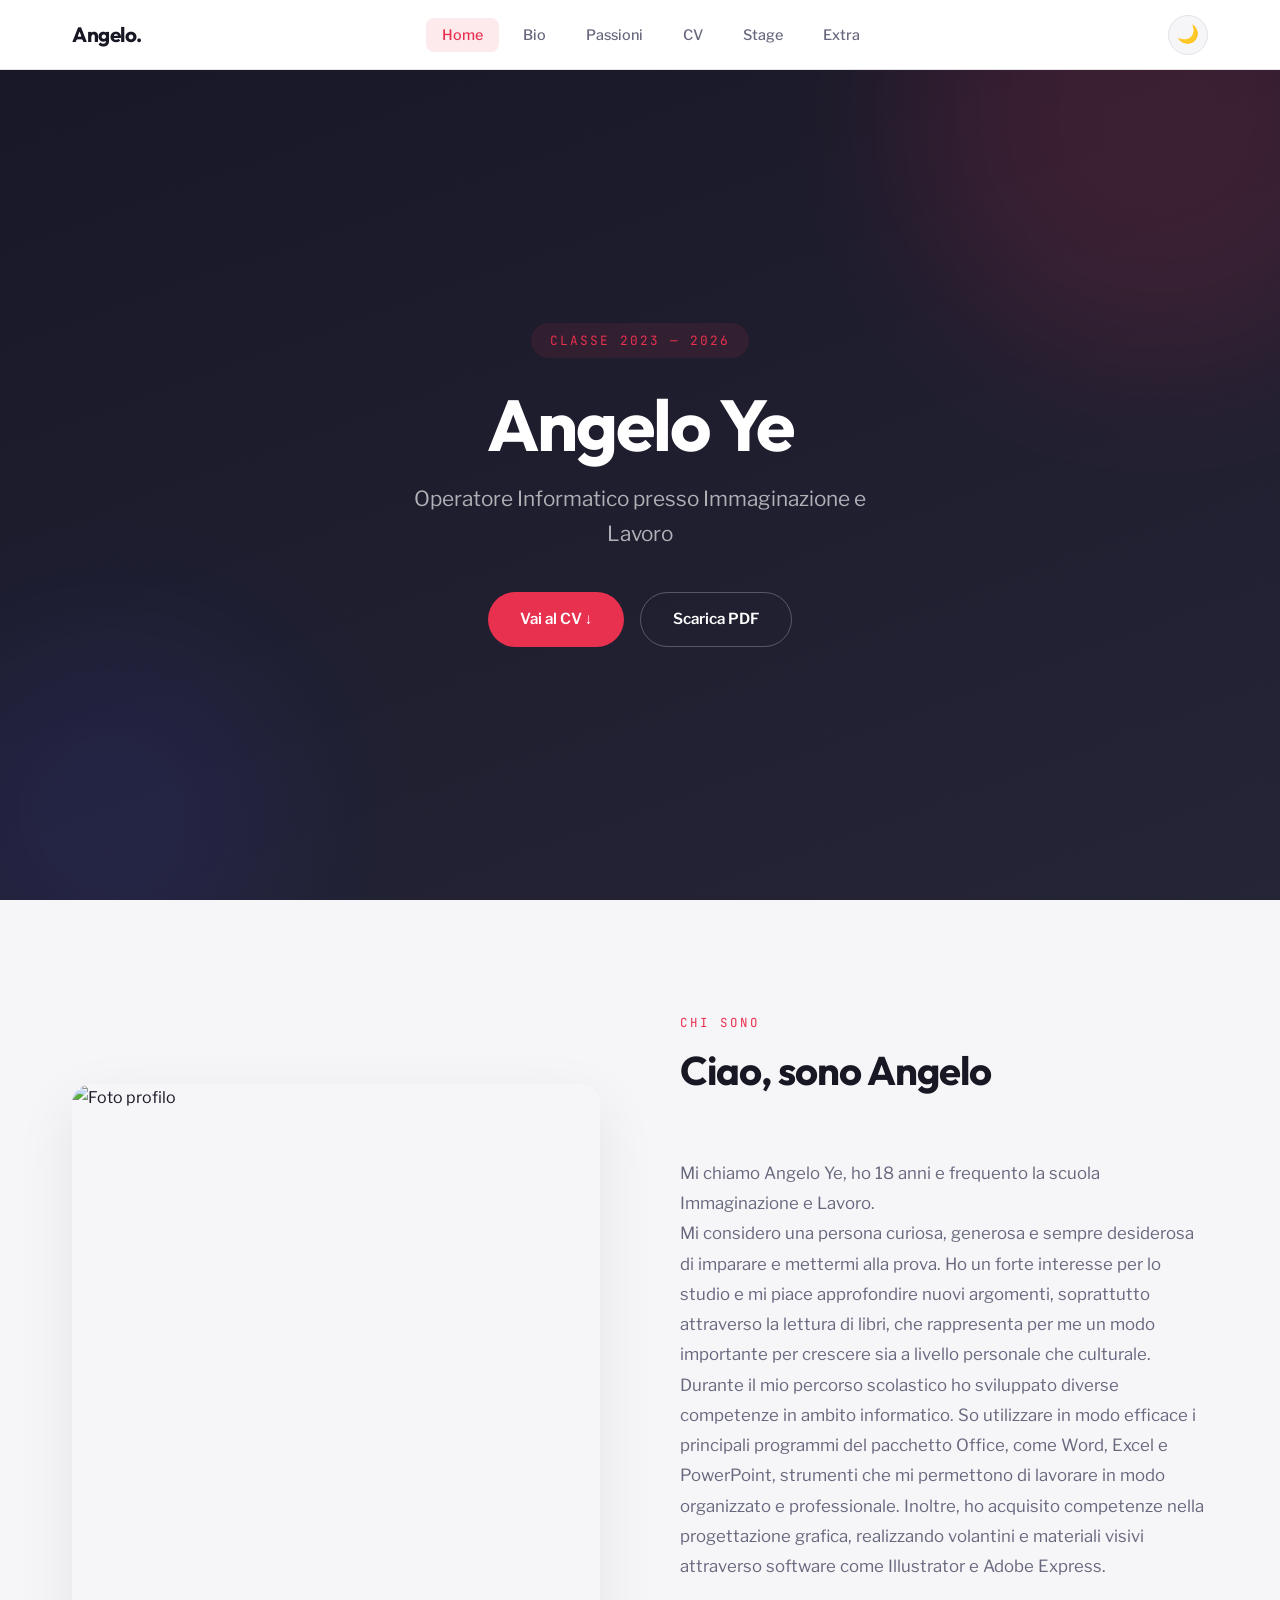
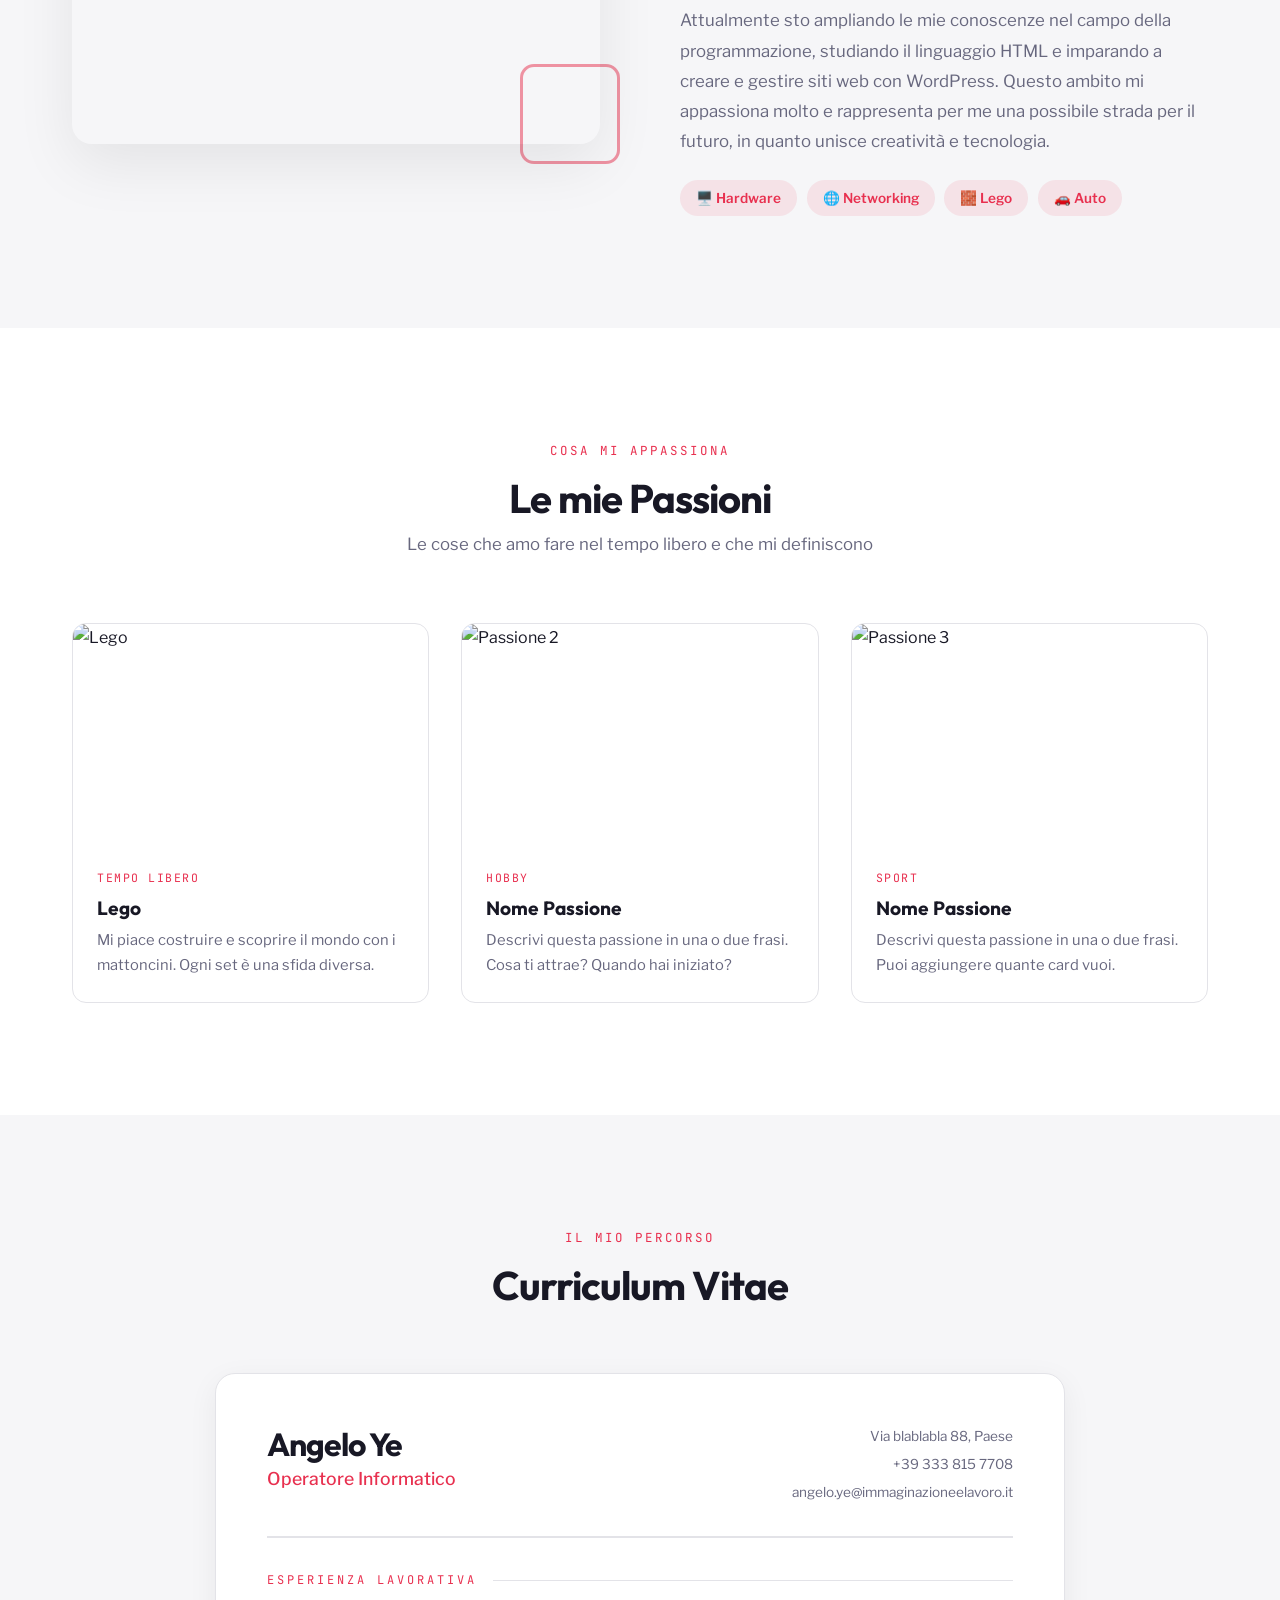
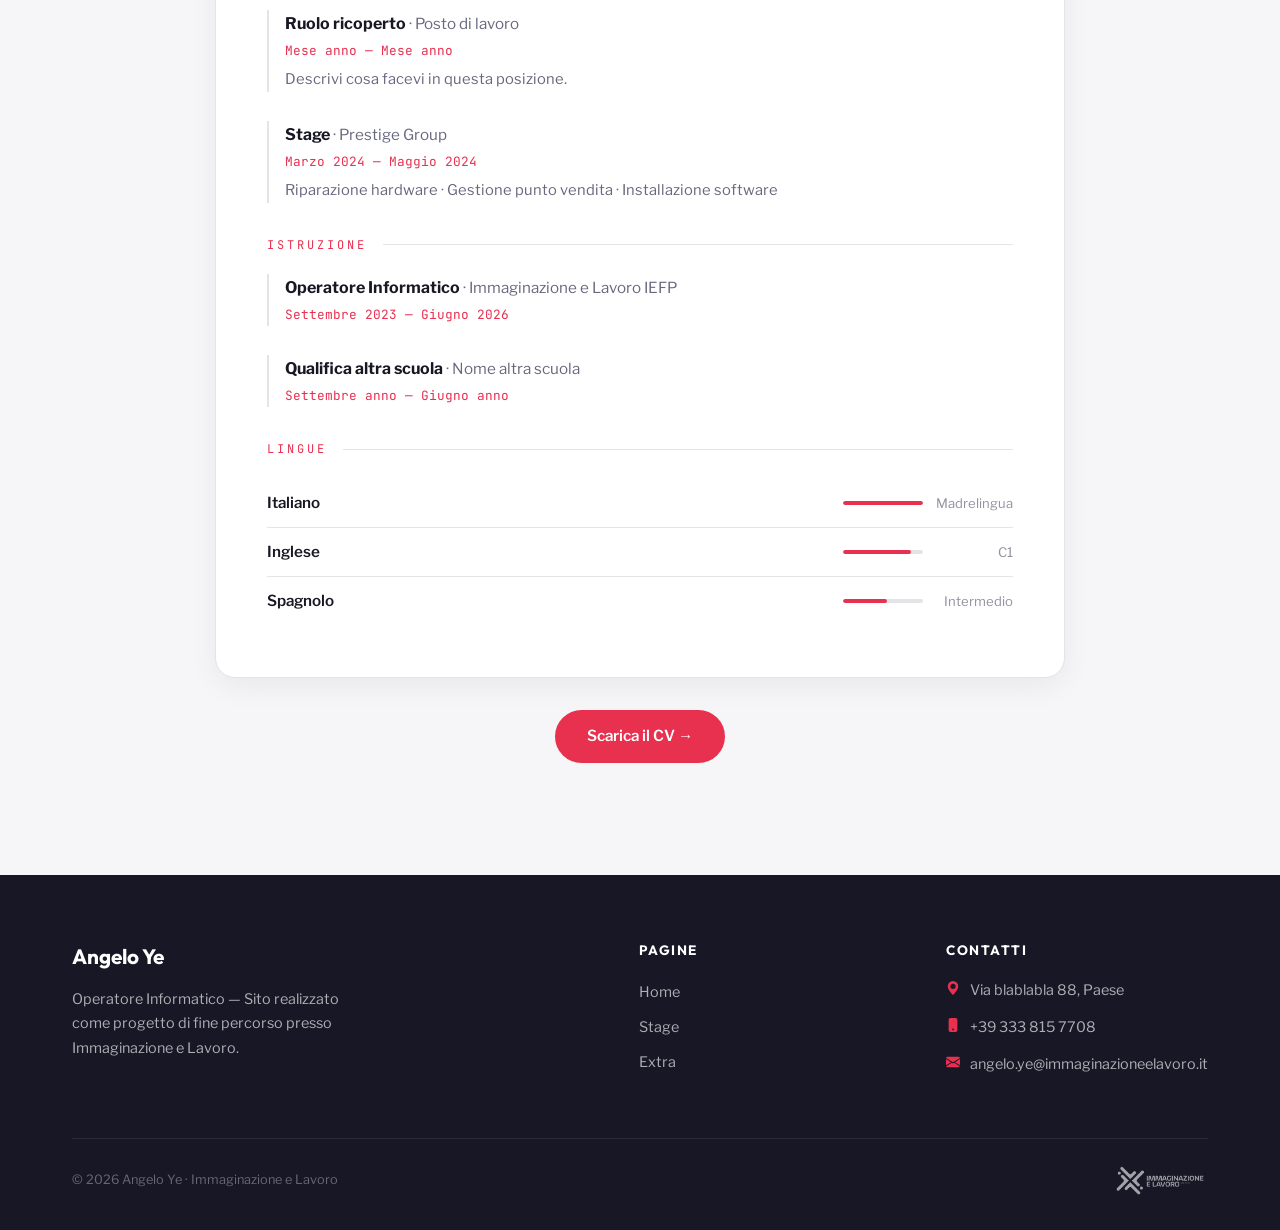
==== index.html @ 055117ce "Initial commit" ====
<!DOCTYPE html>
<html lang="it" data-theme="default">
<!--
    PERSONALIZZAZIONE RAPIDA:
    
    1. TEMA: cambia data-theme="default" qui sopra con:
       ocean, sunset, forest, lavender, mono
    
    2. DARK MODE: il bottone 🌙 in alto a destra
    
    3. FONT: cambia i link Google Fonts qui sotto
    
    4. CONTENUTI: cerca i commenti "MODIFICA" nel codice
-->
<head>
    <meta charset="UTF-8">
    <meta name="viewport" content="width=device-width, initial-scale=1.0">
    <title>Angelo Ye — Portfolio</title>

    <!-- MODIFICA: Cambia i font qui se vuoi -->
    <link rel="preconnect" href="https://fonts.googleapis.com">
    <link rel="preconnect" href="https://fonts.gstatic.com" crossorigin>
    <link href="https://fonts.googleapis.com/css2?family=Outfit:wght@400;500;600;700&family=Libre+Franklin:wght@400;500;600;700&family=JetBrains+Mono:wght@400;500&display=swap" rel="stylesheet">

    <link rel="stylesheet" href="./style.css">
</head>
<body>

    <!-- ====== NAVBAR ====== -->
    <nav class="site-nav">
        <div class="nav-inner">
            <!-- MODIFICA: il tuo nome -->
            <a href="#" class="nav-brand">Angelo.</a>

            <button class="nav-burger" id="navBurger" aria-label="Apri menu">
                <span></span><span></span><span></span>
            </button>

            <ul class="nav-links" id="navLinks">
                <li><a href="#" class="active">Home</a></li>
                <li><a href="#bio">Bio</a></li>
                <li><a href="#passioni">Passioni</a></li>
                <li><a href="#cv">CV</a></li>
                <li><a href="./stage.html">Stage</a></li>
                <li><a href="./extra.html">Extra</a></li>
            </ul>

            <button class="theme-toggle" id="themeToggle" aria-label="Cambia tema">🌙</button>
        </div>
    </nav>

    <!-- ====== HERO ====== -->
    <section class="hero">
        <div class="hero-pattern"></div>
        <div class="hero-blob hero-blob-1"></div>
        <div class="hero-blob hero-blob-2"></div>

        <div class="hero-content">
            <!-- MODIFICA: il tuo badge, nome e descrizione -->
            <span class="hero-label reveal">Classe 2023 — 2026</span>
            <h1 class="reveal reveal-delay-1">Angelo Ye</h1>
            <p class="hero-sub reveal reveal-delay-2">Operatore Informatico presso Immaginazione e Lavoro</p>
            <div class="hero-cta reveal reveal-delay-3">
                <a href="#cv" class="btn-primary-custom">Vai al CV ↓</a>
                <a href="./cv (1) (1).pdf" target="_blank" class="btn-outline-custom">Scarica PDF</a>
            </div>
        </div>
    </section>

    <!-- ====== BIO ====== -->
    <section class="section" id="bio">
        <div class="section-container">
            <div class="bio-grid">
                <div class="bio-image reveal-left">
                    <div class="bio-image-frame">
                        <!-- MODIFICA: sostituisci con la tua foto (./img/foto.jpg) -->
                        <img src="https://placehold.co/500x625/1a1a2e/e94560?text=La+tua+foto" alt="Foto profilo">
                    </div>
                </div>
                <div class="bio-text-area reveal-right">
                    <div class="section-header">
                        <span class="section-label">Chi sono</span>
                        <h2 class="section-title">Ciao, sono Angelo</h2>
                    </div>
                    <!-- MODIFICA: scrivi la tua bio -->
                    <p>
                        Mi chiamo Angelo Ye, ho 18 anni e frequento la scuola Immaginazione e Lavoro. <br>
Mi considero una persona curiosa, generosa e sempre desiderosa di imparare e mettermi alla prova. Ho un forte interesse per lo studio e mi piace approfondire nuovi argomenti, soprattutto attraverso la lettura di libri, che rappresenta per me un modo importante per crescere sia a livello personale che culturale.
                       <br> Durante il mio percorso scolastico ho sviluppato diverse competenze in ambito informatico. So utilizzare in modo efficace i principali programmi del pacchetto Office, come Word, Excel e PowerPoint, strumenti che mi permettono di lavorare in modo organizzato e professionale. Inoltre, ho acquisito competenze nella progettazione grafica, realizzando volantini e materiali visivi attraverso software come Illustrator e Adobe Express.
                    </p>
                    <p>
                        Attualmente sto ampliando le mie conoscenze nel campo della programmazione, studiando il linguaggio HTML e imparando a creare e gestire siti web con WordPress. Questo ambito mi appassiona molto e rappresenta per me una possibile strada per il futuro, in quanto unisce creatività e tecnologia.

                    </p>
                    <!-- MODIFICA: le tue "etichette" -->
                    <div class="bio-pills">
                        <span class="bio-pill">🖥️ Hardware</span>
                        <span class="bio-pill">🌐 Networking</span>
                        <span class="bio-pill">🧱 Lego</span>
                        <span class="bio-pill">🚗 Auto</span>
                    </div>
                </div>
            </div>
        </div>
    </section>

    <!-- ====== PASSIONI ====== -->
    <section class="section section-alt" id="passioni">
        <div class="section-container">
            <div class="section-header center reveal">
                <span class="section-label">Cosa mi appassiona</span>
                <h2 class="section-title">Le mie Passioni</h2>
                <p class="section-desc">Le cose che amo fare nel tempo libero e che mi definiscono</p>
            </div>

            <div class="passions-grid">

                <!-- MODIFICA: Card 1 — cambia immagine, categoria, titolo e testo -->
                <div class="passion-card reveal reveal-delay-1">
                    <div class="passion-card-img">
                        <img src="./img/5006921.png" alt="Lego">
                    </div>
                    <div class="passion-card-body">
                        <span class="passion-card-tag">Tempo libero</span>
                        <h3>Lego</h3>
                        <p>Mi piace costruire e scoprire il mondo con i mattoncini. Ogni set è una sfida diversa.</p>
                    </div>
                </div>

                <!-- MODIFICA: Card 2 -->
                <div class="passion-card reveal reveal-delay-2">
                    <div class="passion-card-img">
                        <img src="./img/1.png" alt="Passione 2">
                    </div>
                    <div class="passion-card-body">
                        <span class="passion-card-tag">Hobby</span>
                        <h3>Nome Passione</h3>
                        <p>Descrivi questa passione in una o due frasi. Cosa ti attrae? Quando hai iniziato?</p>
                    </div>
                </div>

                <!-- MODIFICA: Card 3 -->
                <div class="passion-card reveal reveal-delay-3">
                    <div class="passion-card-img">
                        <img src="./img/5006921.png" alt="Passione 3">
                    </div>
                    <div class="passion-card-body">
                        <span class="passion-card-tag">Sport</span>
                        <h3>Nome Passione</h3>
                        <p>Descrivi questa passione in una o due frasi. Puoi aggiungere quante card vuoi.</p>
                    </div>
                </div>

            </div>
        </div>
    </section>

    <!-- ====== CV ====== -->
    <section class="section" id="cv">
        <div class="section-container">
            <div class="section-header center reveal">
                <span class="section-label">Il mio percorso</span>
                <h2 class="section-title">Curriculum Vitae</h2>
            </div>

            <div class="cv-paper reveal">
                <!-- MODIFICA: intestazione CV -->
                <div class="cv-header">
                    <div>
                        <h2 class="cv-name">Angelo Ye</h2>
                        <p class="cv-role">Operatore Informatico</p>
                    </div>
                    <div class="cv-contact-mini">
                        <span>Via blablabla 88, Paese</span>
                        <span>+39 333 815 7708</span>
                        <span>angelo.ye@immaginazioneelavoro.it</span>
                    </div>
                </div>

                <!-- Esperienza -->
                <div class="cv-section-title">Esperienza Lavorativa</div>

                <!-- MODIFICA: aggiungi le tue esperienze -->
                <div class="cv-entry">
                    <span class="cv-entry-title">Ruolo ricoperto</span>
                    <span class="cv-entry-place"> · Posto di lavoro</span>
                    <span class="cv-entry-date">Mese anno — Mese anno</span>
                    <p class="cv-entry-desc">Descrivi cosa facevi in questa posizione.</p>
                </div>

                <div class="cv-entry">
                    <span class="cv-entry-title">Stage</span>
                    <span class="cv-entry-place"> · Prestige Group</span>
                    <span class="cv-entry-date">Marzo 2024 — Maggio 2024</span>
                    <p class="cv-entry-desc">Riparazione hardware · Gestione punto vendita · Installazione software</p>
                </div>

                <!-- Istruzione -->
                <div class="cv-section-title">Istruzione</div>

                <div class="cv-entry">
                    <span class="cv-entry-title">Operatore Informatico</span>
                    <span class="cv-entry-place"> · Immaginazione e Lavoro IEFP</span>
                    <span class="cv-entry-date">Settembre 2023 — Giugno 2026</span>
                </div>

                <div class="cv-entry">
                    <span class="cv-entry-title">Qualifica altra scuola</span>
                    <span class="cv-entry-place"> · Nome altra scuola</span>
                    <span class="cv-entry-date">Settembre anno — Giugno anno</span>
                </div>

                <!-- Lingue -->
                <div class="cv-section-title">Lingue</div>

                <!-- MODIFICA: le tue lingue e livelli (width della barra: 100% = nativo, 80% = avanzato, 60% = intermedio, 40% = base) -->
                <div class="cv-lang">
                    <span class="cv-lang-name">Italiano</span>
                    <div class="cv-lang-level">
                        <div class="cv-lang-bar"><div class="cv-lang-bar-fill" style="width: 100%"></div></div>
                        <span class="cv-lang-label">Madrelingua</span>
                    </div>
                </div>
                <div class="cv-lang">
                    <span class="cv-lang-name">Inglese</span>
                    <div class="cv-lang-level">
                        <div class="cv-lang-bar"><div class="cv-lang-bar-fill" style="width: 85%"></div></div>
                        <span class="cv-lang-label">C1</span>
                    </div>
                </div>
                <div class="cv-lang">
                    <span class="cv-lang-name">Spagnolo</span>
                    <div class="cv-lang-level">
                        <div class="cv-lang-bar"><div class="cv-lang-bar-fill" style="width: 55%"></div></div>
                        <span class="cv-lang-label">Intermedio</span>
                    </div>
                </div>
            </div>

            <div style="text-align: center; margin-top: 2rem;" class="reveal">
                <a href="./doc/Cv.pdf" target="_blank" class="btn-primary-custom">Scarica il CV →</a>
            </div>
        </div>
    </section>

    <!-- ====== FOOTER ====== -->
    <footer class="site-footer">
        <div class="section-container">
            <div class="footer-grid">
                <div>
                    <!-- MODIFICA: il tuo nome e descrizione -->
                    <p class="footer-brand">Angelo Ye</p>
                    <p class="footer-desc">
                        Operatore Informatico — Sito realizzato come progetto di fine percorso 
                        presso Immaginazione e Lavoro.
                    </p>
                </div>
                <div>
                    <p class="footer-heading">Pagine</p>
                    <ul class="footer-links">
                        <li><a href="#">Home</a></li>
                        <li><a href="./pages/stage.html">Stage</a></li>
                        <li><a href="./pages/extra.html">Extra</a></li>
                    </ul>
                </div>
                <div>
                    <p class="footer-heading">Contatti</p>
                    <!-- MODIFICA: i tuoi contatti -->
                    <div class="footer-contact-item">
                        <svg xmlns="http://www.w3.org/2000/svg" width="14" height="14" fill="currentColor" viewBox="0 0 16 16"><path d="M8 16s6-5.686 6-10A6 6 0 0 0 2 6c0 4.314 6 10 6 10m0-7a3 3 0 1 1 0-6 3 3 0 0 1 0 6"/></svg>
                        <span>Via blablabla 88, Paese</span>
                    </div>
                    <div class="footer-contact-item">
                        <svg xmlns="http://www.w3.org/2000/svg" width="14" height="14" fill="currentColor" viewBox="0 0 16 16"><path d="M3 2a2 2 0 0 1 2-2h6a2 2 0 0 1 2 2v12a2 2 0 0 1-2 2H5a2 2 0 0 1-2-2zm6 11a1 1 0 1 0-2 0 1 1 0 0 0 2 0"/></svg>
                        <span>+39 333 815 7708</span>
                    </div>
                    <div class="footer-contact-item">
                        <svg xmlns="http://www.w3.org/2000/svg" width="14" height="14" fill="currentColor" viewBox="0 0 16 16"><path d="M.05 3.555A2 2 0 0 1 2 2h12a2 2 0 0 1 1.95 1.555L8 8.414zM0 4.697v7.104l5.803-3.558zM6.761 8.83l-6.57 4.027A2 2 0 0 0 2 14h12a2 2 0 0 0 1.808-1.144l-6.57-4.027L8 9.586zm3.436-.586L16 11.801V4.697z"/></svg>
                        <span>angelo.ye@immaginazioneelavoro.it</span>
                    </div>
                </div>
            </div>
            <div class="footer-bottom">
                <span class="footer-copy">© 2026 Angelo Ye · Immaginazione e Lavoro</span>
                <img src="./img/Immaginazione-e-lavoro_marchio-a-bandiera_negativo.webp" class="footer-logo" alt="Logo scuola">
            </div>
        </div>
    </footer>

    <script src="./script.js"></script>
</body>
</html>
---- style.css ----
/* ============================================================
   TEMPLATE SITO PERSONALE - QUARTA INFORMATICA
   ============================================================
   
   COME PERSONALIZZARE:
   
   1. SCEGLI UN TEMA
      Cambia data-theme="default" nel tag <html> di ogni pagina.
      Temi disponibili: default, ocean, sunset, forest, lavender, mono
   
   2. DARK MODE
      Il bottone in navbar attiva/disattiva la dark mode.
      Funziona automaticamente con tutti i temi.
   
   3. COLORI CUSTOM
      Se vuoi un colore tutto tuo, modifica le variabili in
      [data-theme="default"] qui sotto.
   
   4. FONT
      Cambia il link Google Fonts nell'HTML e aggiorna
      --font-display e --font-body qui sotto.
   
   5. ANIMAZIONI
      Ogni elemento con classe .reveal si anima allo scroll.
      Aggiungi .reveal-delay-1, .reveal-delay-2, ecc. per ritardi.
   
   ============================================================ */

/* === TEMI PRECONFIGURATI === */
/* Cambia data-theme="" nel tag <html> per switchare tema */

[data-theme="default"] {
    --hue: 240;
    --accent-h: 350;
    --accent-s: 80%;
    --accent-l: 55%;
}

[data-theme="ocean"] {
    --hue: 200;
    --accent-h: 175;
    --accent-s: 70%;
    --accent-l: 45%;
}

[data-theme="sunset"] {
    --hue: 25;
    --accent-h: 15;
    --accent-s: 85%;
    --accent-l: 55%;
}

[data-theme="forest"] {
    --hue: 150;
    --accent-h: 145;
    --accent-s: 55%;
    --accent-l: 40%;
}

[data-theme="lavender"] {
    --hue: 270;
    --accent-h: 280;
    --accent-s: 60%;
    --accent-l: 55%;
}

[data-theme="mono"] {
    --hue: 0;
    --accent-h: 0;
    --accent-s: 0%;
    --accent-l: 25%;
}

/* === SISTEMA COLORI (generato da variabili) === */
:root {
    /* Font */
    --font-display: 'Outfit', sans-serif;
    --font-body: 'Libre Franklin', sans-serif;
    --font-mono: 'JetBrains Mono', monospace;
    
    /* Sizing */
    --radius-sm: 8px;
    --radius-md: 14px;
    --radius-lg: 20px;
    --radius-full: 100px;
    
    /* Transitions */
    --ease-out: cubic-bezier(0.16, 1, 0.3, 1);
    --ease-spring: cubic-bezier(0.34, 1.56, 0.64, 1);
    --duration-fast: 0.2s;
    --duration-normal: 0.4s;
    --duration-slow: 0.7s;
    
    /* Navbar height */
    --nav-height: 70px;
}

/* Light mode (default) */
html:not([data-dark]) {
    --bg-primary: hsl(var(--hue), 15%, 97%);
    --bg-secondary: #ffffff;
    --bg-elevated: #ffffff;
    --bg-hero: hsl(var(--hue), 25%, 12%);
    --bg-hero-2: hsl(var(--hue), 20%, 18%);
    
    --text-primary: hsl(var(--hue), 20%, 12%);
    --text-secondary: hsl(var(--hue), 10%, 45%);
    --text-tertiary: hsl(var(--hue), 8%, 60%);
    --text-on-dark: #ffffff;
    --text-on-dark-muted: rgba(255,255,255,0.65);
    
    --border-light: hsl(var(--hue), 10%, 90%);
    --border-medium: hsl(var(--hue), 10%, 85%);
    
    --shadow-sm: 0 2px 8px rgba(0,0,0,0.04);
    --shadow-md: 0 8px 30px rgba(0,0,0,0.06);
    --shadow-lg: 0 20px 60px rgba(0,0,0,0.08);
    --shadow-accent: 0 8px 30px hsla(var(--accent-h), var(--accent-s), var(--accent-l), 0.25);
}

/* Dark mode */
html[data-dark] {
    --bg-primary: hsl(var(--hue), 15%, 8%);
    --bg-secondary: hsl(var(--hue), 12%, 12%);
    --bg-elevated: hsl(var(--hue), 12%, 15%);
    --bg-hero: hsl(var(--hue), 20%, 5%);
    --bg-hero-2: hsl(var(--hue), 15%, 10%);
    
    --text-primary: hsl(var(--hue), 10%, 92%);
    --text-secondary: hsl(var(--hue), 8%, 60%);
    --text-tertiary: hsl(var(--hue), 6%, 45%);
    --text-on-dark: #ffffff;
    --text-on-dark-muted: rgba(255,255,255,0.55);
    
    --border-light: hsl(var(--hue), 10%, 18%);
    --border-medium: hsl(var(--hue), 10%, 22%);
    
    --shadow-sm: 0 2px 8px rgba(0,0,0,0.2);
    --shadow-md: 0 8px 30px rgba(0,0,0,0.3);
    --shadow-lg: 0 20px 60px rgba(0,0,0,0.4);
    --shadow-accent: 0 8px 30px hsla(var(--accent-h), var(--accent-s), var(--accent-l), 0.2);
}

/* Accent color (uguale in light e dark) */
html {
    --accent: hsl(var(--accent-h), var(--accent-s), var(--accent-l));
    --accent-hover: hsl(var(--accent-h), var(--accent-s), calc(var(--accent-l) - 8%));
    --accent-soft: hsla(var(--accent-h), var(--accent-s), var(--accent-l), 0.1);
    --accent-medium: hsla(var(--accent-h), var(--accent-s), var(--accent-l), 0.2);
}

/* === RESET & BASE === */
*, *::before, *::after {
    margin: 0;
    padding: 0;
    box-sizing: border-box;
}

html {
    scroll-behavior: smooth;
}

body {
    font-family: var(--font-body);
    color: var(--text-primary);
    background-color: var(--bg-primary);
    line-height: 1.7;
    transition: background-color var(--duration-normal) var(--ease-out),
                color var(--duration-normal) var(--ease-out);
    -webkit-font-smoothing: antialiased;
}

h1, h2, h3, h4, h5, h6 {
    font-family: var(--font-display);
    font-weight: 700;
    color: var(--text-primary);
    line-height: 1.2;
}

a {
    color: var(--accent);
    text-decoration: none;
    transition: color var(--duration-fast);
}

a:hover {
    color: var(--accent-hover);
}

img {
    max-width: 100%;
    display: block;
}

/* === NAVBAR === */
.site-nav {
    position: fixed;
    top: 0;
    left: 0;
    right: 0;
    height: var(--nav-height);
    background: var(--bg-secondary);
    border-bottom: 1px solid var(--border-light);
    z-index: 1000;
    display: flex;
    align-items: center;
    transition: background var(--duration-normal) var(--ease-out),
                border-color var(--duration-normal) var(--ease-out),
                box-shadow var(--duration-normal) var(--ease-out);
}

.site-nav.scrolled {
    box-shadow: var(--shadow-sm);
}

.nav-inner {
    width: 100%;
    max-width: 1200px;
    margin: 0 auto;
    padding: 0 2rem;
    display: flex;
    align-items: center;
    justify-content: space-between;
}

.nav-brand {
    font-family: var(--font-display);
    font-weight: 700;
    font-size: 1.3rem;
    color: var(--text-primary);
    text-decoration: none;
    letter-spacing: -0.5px;
}

.nav-links {
    display: flex;
    align-items: center;
    gap: 0.5rem;
    list-style: none;
}

.nav-links a {
    font-family: var(--font-body);
    font-weight: 500;
    font-size: 0.9rem;
    color: var(--text-secondary);
    padding: 0.5rem 1rem;
    border-radius: var(--radius-sm);
    text-decoration: none;
    transition: all var(--duration-fast);
}

.nav-links a:hover,
.nav-links a.active {
    color: var(--accent);
    background: var(--accent-soft);
}

/* Dark mode toggle */
.theme-toggle {
    width: 40px;
    height: 40px;
    border-radius: 50%;
    border: 1px solid var(--border-light);
    background: var(--bg-primary);
    cursor: pointer;
    display: flex;
    align-items: center;
    justify-content: center;
    font-size: 1.1rem;
    transition: all var(--duration-fast);
    margin-left: 0.5rem;
    color: var(--text-secondary);
}

.theme-toggle:hover {
    border-color: var(--accent);
    color: var(--accent);
    transform: rotate(20deg);
}

/* Mobile nav */
.nav-burger {
    display: none;
    flex-direction: column;
    gap: 5px;
    cursor: pointer;
    background: none;
    border: none;
    padding: 5px;
}

.nav-burger span {
    width: 22px;
    height: 2px;
    background: var(--text-primary);
    border-radius: 2px;
    transition: all var(--duration-fast);
}

/* === HERO === */
.hero {
    min-height: 100vh;
    display: flex;
    align-items: center;
    justify-content: center;
    text-align: center;
    background: linear-gradient(160deg, var(--bg-hero) 0%, var(--bg-hero-2) 100%);
    position: relative;
    overflow: hidden;
    padding-top: var(--nav-height);
}

/* Pattern decorativo sullo sfondo dell'hero */
.hero-pattern {
    position: absolute;
    inset: 0;
    opacity: 0.04;
    background-image: 
        radial-gradient(circle at 20% 50%, var(--accent) 1px, transparent 1px),
        radial-gradient(circle at 80% 20%, var(--accent) 1px, transparent 1px),
        radial-gradient(circle at 60% 80%, var(--accent) 1px, transparent 1px);
    background-size: 80px 80px, 60px 60px, 100px 100px;
}

/* Cerchi decorativi */
.hero-blob {
    position: absolute;
    border-radius: 50%;
    filter: blur(80px);
    opacity: 0.15;
}

.hero-blob-1 {
    width: 500px;
    height: 500px;
    background: var(--accent);
    top: -15%;
    right: -10%;
}

.hero-blob-2 {
    width: 350px;
    height: 350px;
    background: hsl(var(--hue), 50%, 50%);
    bottom: -10%;
    left: -5%;
}

.hero-content {
    position: relative;
    z-index: 1;
    padding: 2rem;
}

.hero-label {
    display: inline-block;
    font-family: var(--font-mono);
    font-size: 0.8rem;
    letter-spacing: 2px;
    text-transform: uppercase;
    color: var(--accent);
    background: var(--accent-soft);
    padding: 0.4rem 1.2rem;
    border-radius: var(--radius-full);
    margin-bottom: 1.5rem;
}

.hero h1 {
    font-size: clamp(2.5rem, 6vw, 4.5rem);
    color: var(--text-on-dark);
    letter-spacing: -2px;
    margin-bottom: 0.8rem;
}

.hero .hero-sub {
    font-size: clamp(1rem, 2vw, 1.3rem);
    color: var(--text-on-dark-muted);
    font-weight: 400;
    max-width: 500px;
    margin: 0 auto;
}

.hero-cta {
    margin-top: 2.5rem;
    display: flex;
    gap: 1rem;
    justify-content: center;
    flex-wrap: wrap;
}

/* === BOTTONI === */
.btn-primary-custom {
    display: inline-flex;
    align-items: center;
    gap: 0.5rem;
    padding: 0.85rem 2rem;
    background: var(--accent);
    color: #fff;
    border: none;
    border-radius: var(--radius-full);
    font-family: var(--font-body);
    font-weight: 600;
    font-size: 0.95rem;
    cursor: pointer;
    text-decoration: none;
    transition: all var(--duration-fast) var(--ease-out);
}

.btn-primary-custom:hover {
    background: var(--accent-hover);
    color: #fff;
    transform: translateY(-2px);
    box-shadow: var(--shadow-accent);
}

.btn-outline-custom {
    display: inline-flex;
    align-items: center;
    gap: 0.5rem;
    padding: 0.85rem 2rem;
    background: transparent;
    color: var(--text-on-dark);
    border: 1px solid rgba(255,255,255,0.25);
    border-radius: var(--radius-full);
    font-family: var(--font-body);
    font-weight: 600;
    font-size: 0.95rem;
    cursor: pointer;
    text-decoration: none;
    transition: all var(--duration-fast) var(--ease-out);
}

.btn-outline-custom:hover {
    background: rgba(255,255,255,0.1);
    color: #fff;
    border-color: rgba(255,255,255,0.5);
}

/* Variante per sfondi chiari */
.btn-outline-light {
    color: var(--text-primary);
    border-color: var(--border-medium);
}

.btn-outline-light:hover {
    color: var(--accent);
    border-color: var(--accent);
    background: var(--accent-soft);
}

/* === SEZIONI === */
.section {
    padding: 7rem 0;
}

.section-alt {
    background: var(--bg-secondary);
}

.section-container {
    max-width: 1200px;
    margin: 0 auto;
    padding: 0 2rem;
}

.section-header {
    margin-bottom: 4rem;
}

.section-label {
    font-family: var(--font-mono);
    font-size: 0.78rem;
    text-transform: uppercase;
    letter-spacing: 3px;
    color: var(--accent);
    margin-bottom: 0.8rem;
    display: block;
}

.section-title {
    font-size: clamp(1.8rem, 3.5vw, 2.5rem);
    letter-spacing: -1px;
    margin-bottom: 0.5rem;
}

.section-desc {
    font-size: 1.05rem;
    color: var(--text-secondary);
    max-width: 550px;
}

/* Centrato */
.section-header.center {
    text-align: center;
}

.section-header.center .section-desc {
    margin: 0 auto;
}

/* === BIO === */
.bio-grid {
    display: grid;
    grid-template-columns: 1fr 1fr;
    gap: 5rem;
    align-items: center;
}

.bio-image {
    position: relative;
}

.bio-image-frame {
    width: 100%;
    aspect-ratio: 4/5;
    border-radius: var(--radius-lg);
    overflow: hidden;
    box-shadow: var(--shadow-lg);
    position: relative;
}

.bio-image-frame img {
    width: 100%;
    height: 100%;
    object-fit: cover;
}

/* Decorazione immagine - quadrato accent */
.bio-image::after {
    content: '';
    position: absolute;
    width: 100px;
    height: 100px;
    border: 3px solid var(--accent);
    border-radius: var(--radius-md);
    bottom: -20px;
    right: -20px;
    z-index: -1;
    opacity: 0.5;
}

.bio-text-area p {
    font-size: 1.05rem;
    color: var(--text-secondary);
    margin-bottom: 1.5rem;
    line-height: 1.8;
}

/* Info pills nella bio */
.bio-pills {
    display: flex;
    flex-wrap: wrap;
    gap: 0.6rem;
    margin-top: 1.5rem;
}

.bio-pill {
    display: inline-flex;
    align-items: center;
    gap: 0.4rem;
    padding: 0.4rem 1rem;
    background: var(--accent-soft);
    color: var(--accent);
    border-radius: var(--radius-full);
    font-size: 0.85rem;
    font-weight: 600;
}

/* === PASSIONI (Grid) === */
.passions-grid {
    display: grid;
    grid-template-columns: repeat(auto-fit, minmax(300px, 1fr));
    gap: 2rem;
}

.passion-card {
    background: var(--bg-elevated);
    border: 1px solid var(--border-light);
    border-radius: var(--radius-md);
    overflow: hidden;
    transition: transform var(--duration-normal) var(--ease-spring),
                box-shadow var(--duration-normal) var(--ease-out);
}

.passion-card:hover {
    transform: translateY(-8px);
    box-shadow: var(--shadow-md);
}

.passion-card-img {
    height: 220px;
    overflow: hidden;
}

.passion-card-img img {
    width: 100%;
    height: 100%;
    object-fit: cover;
    transition: transform var(--duration-slow) var(--ease-out);
}

.passion-card:hover .passion-card-img img {
    transform: scale(1.05);
}

.passion-card-body {
    padding: 1.5rem;
}

.passion-card-tag {
    font-family: var(--font-mono);
    font-size: 0.72rem;
    text-transform: uppercase;
    letter-spacing: 1.5px;
    color: var(--accent);
    margin-bottom: 0.6rem;
    display: block;
}

.passion-card-body h3 {
    font-size: 1.2rem;
    margin-bottom: 0.5rem;
}

.passion-card-body p {
    font-size: 0.92rem;
    color: var(--text-secondary);
}

/* === CV === */
.cv-paper {
    background: var(--bg-elevated);
    border: 1px solid var(--border-light);
    border-radius: var(--radius-lg);
    padding: clamp(2rem, 4vw, 3.5rem);
    max-width: 850px;
    margin: 0 auto;
    box-shadow: var(--shadow-md);
    transition: background var(--duration-normal), border-color var(--duration-normal);
}

.cv-header {
    display: flex;
    justify-content: space-between;
    align-items: flex-start;
    flex-wrap: wrap;
    gap: 1rem;
    margin-bottom: 2rem;
    padding-bottom: 2rem;
    border-bottom: 2px solid var(--border-light);
}

.cv-name {
    font-size: 2rem;
    letter-spacing: -1px;
}

.cv-role {
    color: var(--accent);
    font-weight: 500;
    font-size: 1.1rem;
}

.cv-contact-mini {
    display: flex;
    flex-direction: column;
    gap: 0.3rem;
    font-size: 0.85rem;
    color: var(--text-secondary);
    text-align: right;
}

.cv-section-title {
    font-family: var(--font-mono);
    font-size: 0.75rem;
    text-transform: uppercase;
    letter-spacing: 3px;
    color: var(--accent);
    margin-top: 2rem;
    margin-bottom: 1.2rem;
    display: flex;
    align-items: center;
    gap: 1rem;
}

.cv-section-title::after {
    content: '';
    flex: 1;
    height: 1px;
    background: var(--border-light);
}

.cv-entry {
    margin-bottom: 1.8rem;
    padding-left: 1rem;
    border-left: 2px solid var(--border-light);
    transition: border-color var(--duration-fast);
}

.cv-entry:hover {
    border-left-color: var(--accent);
}

.cv-entry-title {
    font-weight: 700;
    font-size: 1rem;
    color: var(--text-primary);
}

.cv-entry-place {
    color: var(--text-secondary);
    font-size: 0.95rem;
}

.cv-entry-date {
    font-family: var(--font-mono);
    font-size: 0.8rem;
    color: var(--accent);
    margin-top: 0.2rem;
    display: block;
}

.cv-entry-desc {
    color: var(--text-secondary);
    font-size: 0.92rem;
    margin-top: 0.3rem;
}

/* Lingue con barre */
.cv-lang {
    display: flex;
    align-items: center;
    justify-content: space-between;
    padding: 0.7rem 0;
    border-bottom: 1px solid var(--border-light);
}

.cv-lang:last-child {
    border-bottom: none;
}

.cv-lang-name {
    font-weight: 600;
    font-size: 0.95rem;
}

.cv-lang-level {
    display: flex;
    align-items: center;
    gap: 0.6rem;
}

.cv-lang-bar {
    width: 80px;
    height: 4px;
    background: var(--border-light);
    border-radius: 4px;
    overflow: hidden;
}

.cv-lang-bar-fill {
    height: 100%;
    background: var(--accent);
    border-radius: 4px;
    transition: width var(--duration-slow) var(--ease-out);
}

.cv-lang-label {
    font-size: 0.82rem;
    color: var(--text-tertiary);
    min-width: 80px;
    text-align: right;
}

/* === PAGINA STAGE === */
.page-hero {
    padding: 8rem 0 4rem;
    background: linear-gradient(160deg, var(--bg-hero) 0%, var(--bg-hero-2) 100%);
    text-align: center;
    position: relative;
    overflow: hidden;
}

.page-hero .hero-pattern {
    position: absolute;
    inset: 0;
    opacity: 0.03;
    background-image: 
        radial-gradient(circle at 20% 50%, var(--accent) 1px, transparent 1px);
    background-size: 60px 60px;
}

.page-hero h1 {
    font-size: clamp(2rem, 4vw, 3rem);
    color: var(--text-on-dark);
    position: relative;
}

.page-hero .hero-sub {
    color: var(--text-on-dark-muted);
    font-size: 1.05rem;
    max-width: 600px;
    margin: 1rem auto 0;
    position: relative;
}

/* Stage cards (alternativa all'accordion) */
.stage-card {
    background: var(--bg-elevated);
    border: 1px solid var(--border-light);
    border-radius: var(--radius-lg);
    overflow: hidden;
    margin-bottom: 2rem;
    transition: box-shadow var(--duration-normal);
}

.stage-card:hover {
    box-shadow: var(--shadow-md);
}

.stage-card-header {
    padding: 1.5rem 2rem;
    border-bottom: 1px solid var(--border-light);
    display: flex;
    align-items: center;
    justify-content: space-between;
    cursor: pointer;
    transition: background var(--duration-fast);
}

.stage-card-header:hover {
    background: var(--accent-soft);
}

.stage-card-header h3 {
    font-size: 1.2rem;
    margin: 0;
}

.stage-card-header .stage-date {
    font-family: var(--font-mono);
    font-size: 0.8rem;
    color: var(--accent);
}

.stage-card-toggle {
    width: 32px;
    height: 32px;
    border-radius: 50%;
    background: var(--accent-soft);
    display: flex;
    align-items: center;
    justify-content: center;
    transition: transform var(--duration-fast);
    color: var(--accent);
    font-size: 1.2rem;
}

.stage-card.open .stage-card-toggle {
    transform: rotate(45deg);
}

.stage-card-body {
    padding: 0 2rem;
    max-height: 0;
    overflow: hidden;
    transition: max-height var(--duration-slow) var(--ease-out),
                padding var(--duration-normal);
}

.stage-card.open .stage-card-body {
    padding: 2rem;
    max-height: 800px;
}

.stage-grid {
    display: grid;
    grid-template-columns: 2fr 3fr;
    gap: 2rem;
    align-items: start;
}

.stage-map-frame {
    border-radius: var(--radius-md);
    overflow: hidden;
    aspect-ratio: 4/3;
}

.stage-map-frame iframe {
    width: 100%;
    height: 100%;
    border: none;
}

.stage-relazione {
    font-size: 0.95rem;
    color: var(--text-secondary);
    line-height: 1.8;
}

.stage-relazione h4 {
    font-size: 1rem;
    margin-bottom: 0.5rem;
}

/* === EXTRA PAGE === */
.presenze-card {
    background: var(--bg-elevated);
    border: 1px solid var(--border-light);
    border-radius: var(--radius-lg);
    padding: 2.5rem;
    box-shadow: var(--shadow-sm);
    max-width: 500px;
    margin: 0 auto;
}

.presenze-card label {
    font-weight: 600;
    color: var(--text-primary);
    display: block;
    margin-bottom: 0.5rem;
    font-size: 0.9rem;
}

.presenze-input {
    display: flex;
    gap: 0.8rem;
    align-items: flex-end;
}

.presenze-card input[type="number"] {
    width: 120px;
    padding: 0.65rem 1rem;
    border: 1px solid var(--border-medium);
    border-radius: var(--radius-sm);
    font-family: var(--font-mono);
    font-size: 1rem;
    background: var(--bg-primary);
    color: var(--text-primary);
    transition: border-color var(--duration-fast);
}

.presenze-card input[type="number"]:focus {
    outline: none;
    border-color: var(--accent);
    box-shadow: 0 0 0 3px var(--accent-soft);
}

.btn-calcola {
    padding: 0.65rem 1.5rem;
    background: var(--accent);
    color: #fff;
    border: none;
    border-radius: var(--radius-sm);
    font-family: var(--font-body);
    font-weight: 600;
    cursor: pointer;
    transition: background var(--duration-fast);
}

.btn-calcola:hover {
    background: var(--accent-hover);
}

.progress-wrap {
    margin-top: 1.5rem;
}

.progress-bar-bg {
    height: 10px;
    background: var(--border-light);
    border-radius: var(--radius-full);
    overflow: hidden;
}

.progress-bar-fill {
    height: 100%;
    background: var(--accent);
    border-radius: var(--radius-full);
    transition: width var(--duration-slow) var(--ease-out);
    width: 100%;
}

.progress-label {
    font-family: var(--font-mono);
    font-size: 0.82rem;
    color: var(--text-tertiary);
    margin-top: 0.5rem;
}

/* Sezione gallery / contenuto libero */
.gallery-grid {
    display: grid;
    grid-template-columns: repeat(auto-fill, minmax(250px, 1fr));
    gap: 1rem;
}

.gallery-item {
    aspect-ratio: 1;
    border-radius: var(--radius-md);
    overflow: hidden;
    cursor: pointer;
    position: relative;
}

.gallery-item img {
    width: 100%;
    height: 100%;
    object-fit: cover;
    transition: transform var(--duration-slow) var(--ease-out);
}

.gallery-item:hover img {
    transform: scale(1.08);
}

.gallery-item-overlay {
    position: absolute;
    inset: 0;
    background: linear-gradient(transparent 50%, rgba(0,0,0,0.6));
    opacity: 0;
    transition: opacity var(--duration-fast);
    display: flex;
    align-items: flex-end;
    padding: 1rem;
}

.gallery-item:hover .gallery-item-overlay {
    opacity: 1;
}

.gallery-item-overlay span {
    color: #fff;
    font-weight: 600;
    font-size: 0.9rem;
}

/* === FOOTER === */
.site-footer {
    background: var(--bg-hero);
    color: var(--text-on-dark-muted);
    padding: 4rem 0 2rem;
}

.footer-grid {
    display: grid;
    grid-template-columns: 2fr 1fr 1fr;
    gap: 3rem;
    margin-bottom: 3rem;
}

.footer-brand {
    font-family: var(--font-display);
    font-size: 1.3rem;
    font-weight: 700;
    color: var(--text-on-dark);
    margin-bottom: 0.8rem;
}

.footer-desc {
    font-size: 0.9rem;
    line-height: 1.7;
    max-width: 300px;
}

.footer-heading {
    font-family: var(--font-display);
    font-size: 0.85rem;
    font-weight: 700;
    text-transform: uppercase;
    letter-spacing: 1.5px;
    color: var(--text-on-dark);
    margin-bottom: 1rem;
}

.footer-links {
    list-style: none;
    display: flex;
    flex-direction: column;
    gap: 0.5rem;
}

.footer-links a {
    color: var(--text-on-dark-muted);
    font-size: 0.9rem;
    transition: color var(--duration-fast);
}

.footer-links a:hover {
    color: var(--accent);
}

.footer-contact-item {
    display: flex;
    align-items: flex-start;
    gap: 0.6rem;
    margin-bottom: 0.8rem;
    font-size: 0.9rem;
}

.footer-contact-item svg {
    flex-shrink: 0;
    margin-top: 3px;
    color: var(--accent);
}

.footer-bottom {
    border-top: 1px solid rgba(255,255,255,0.08);
    padding-top: 1.5rem;
    display: flex;
    justify-content: space-between;
    align-items: center;
    flex-wrap: wrap;
    gap: 1rem;
}

.footer-copy {
    font-size: 0.8rem;
    color: rgba(255,255,255,0.35);
}

.footer-logo {
    height: 35px;
    opacity: 0.6;
}

/* === ANIMAZIONI SCROLL === */
.reveal {
    opacity: 0;
    transform: translateY(40px);
    transition: opacity var(--duration-slow) var(--ease-out),
                transform var(--duration-slow) var(--ease-out);
}

.reveal.visible {
    opacity: 1;
    transform: translateY(0);
}

.reveal-delay-1 { transition-delay: 0.1s; }
.reveal-delay-2 { transition-delay: 0.2s; }
.reveal-delay-3 { transition-delay: 0.3s; }
.reveal-delay-4 { transition-delay: 0.4s; }

/* Reveal da sinistra/destra */
.reveal-left {
    opacity: 0;
    transform: translateX(-40px);
    transition: opacity var(--duration-slow) var(--ease-out),
                transform var(--duration-slow) var(--ease-out);
}

.reveal-right {
    opacity: 0;
    transform: translateX(40px);
    transition: opacity var(--duration-slow) var(--ease-out),
                transform var(--duration-slow) var(--ease-out);
}

.reveal-left.visible,
.reveal-right.visible {
    opacity: 1;
    transform: translateX(0);
}

/* === RESPONSIVE === */
@media (max-width: 900px) {
    .bio-grid {
        grid-template-columns: 1fr;
        gap: 3rem;
    }
    
    .bio-image {
        max-width: 350px;
        margin: 0 auto;
    }

    .stage-grid {
        grid-template-columns: 1fr;
    }
    
    .footer-grid {
        grid-template-columns: 1fr;
        gap: 2rem;
    }
    
    .cv-header {
        flex-direction: column;
    }
    
    .cv-contact-mini {
        text-align: left;
    }
}

@media (max-width: 700px) {
    .nav-links {
        display: none;
        position: absolute;
        top: var(--nav-height);
        left: 0;
        right: 0;
        background: var(--bg-secondary);
        border-bottom: 1px solid var(--border-light);
        flex-direction: column;
        padding: 1rem 2rem;
    }
    
    .nav-links.open {
        display: flex;
    }
    
    .nav-burger {
        display: flex;
    }
    
    .theme-toggle {
        margin-left: auto;
        margin-right: 1rem;
    }
    
    .hero h1 {
        font-size: 2.2rem;
    }
    
    .passions-grid {
        grid-template-columns: 1fr;
    }
    
    .hero-cta {
        flex-direction: column;
        align-items: center;
    }
    
    .section {
        padding: 4rem 0;
    }
    
    .gallery-grid {
        grid-template-columns: repeat(2, 1fr);
    }
}
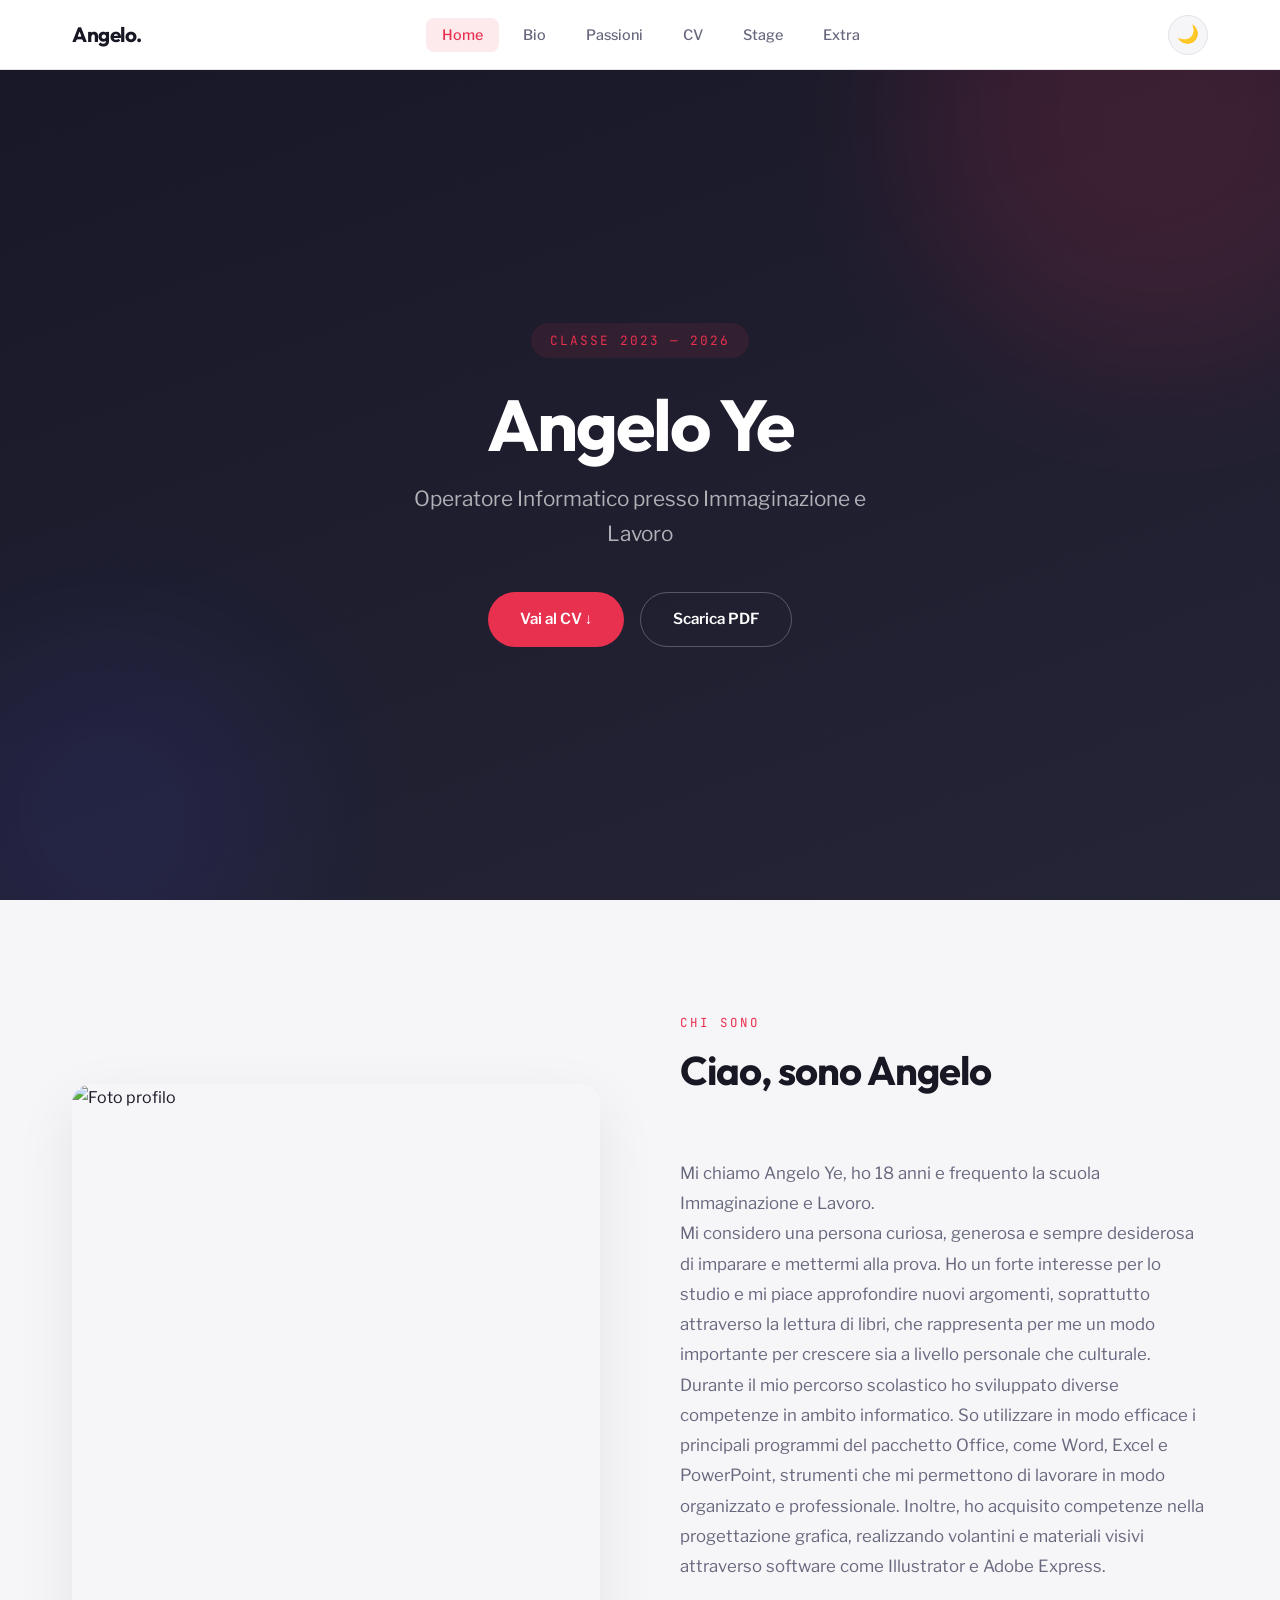
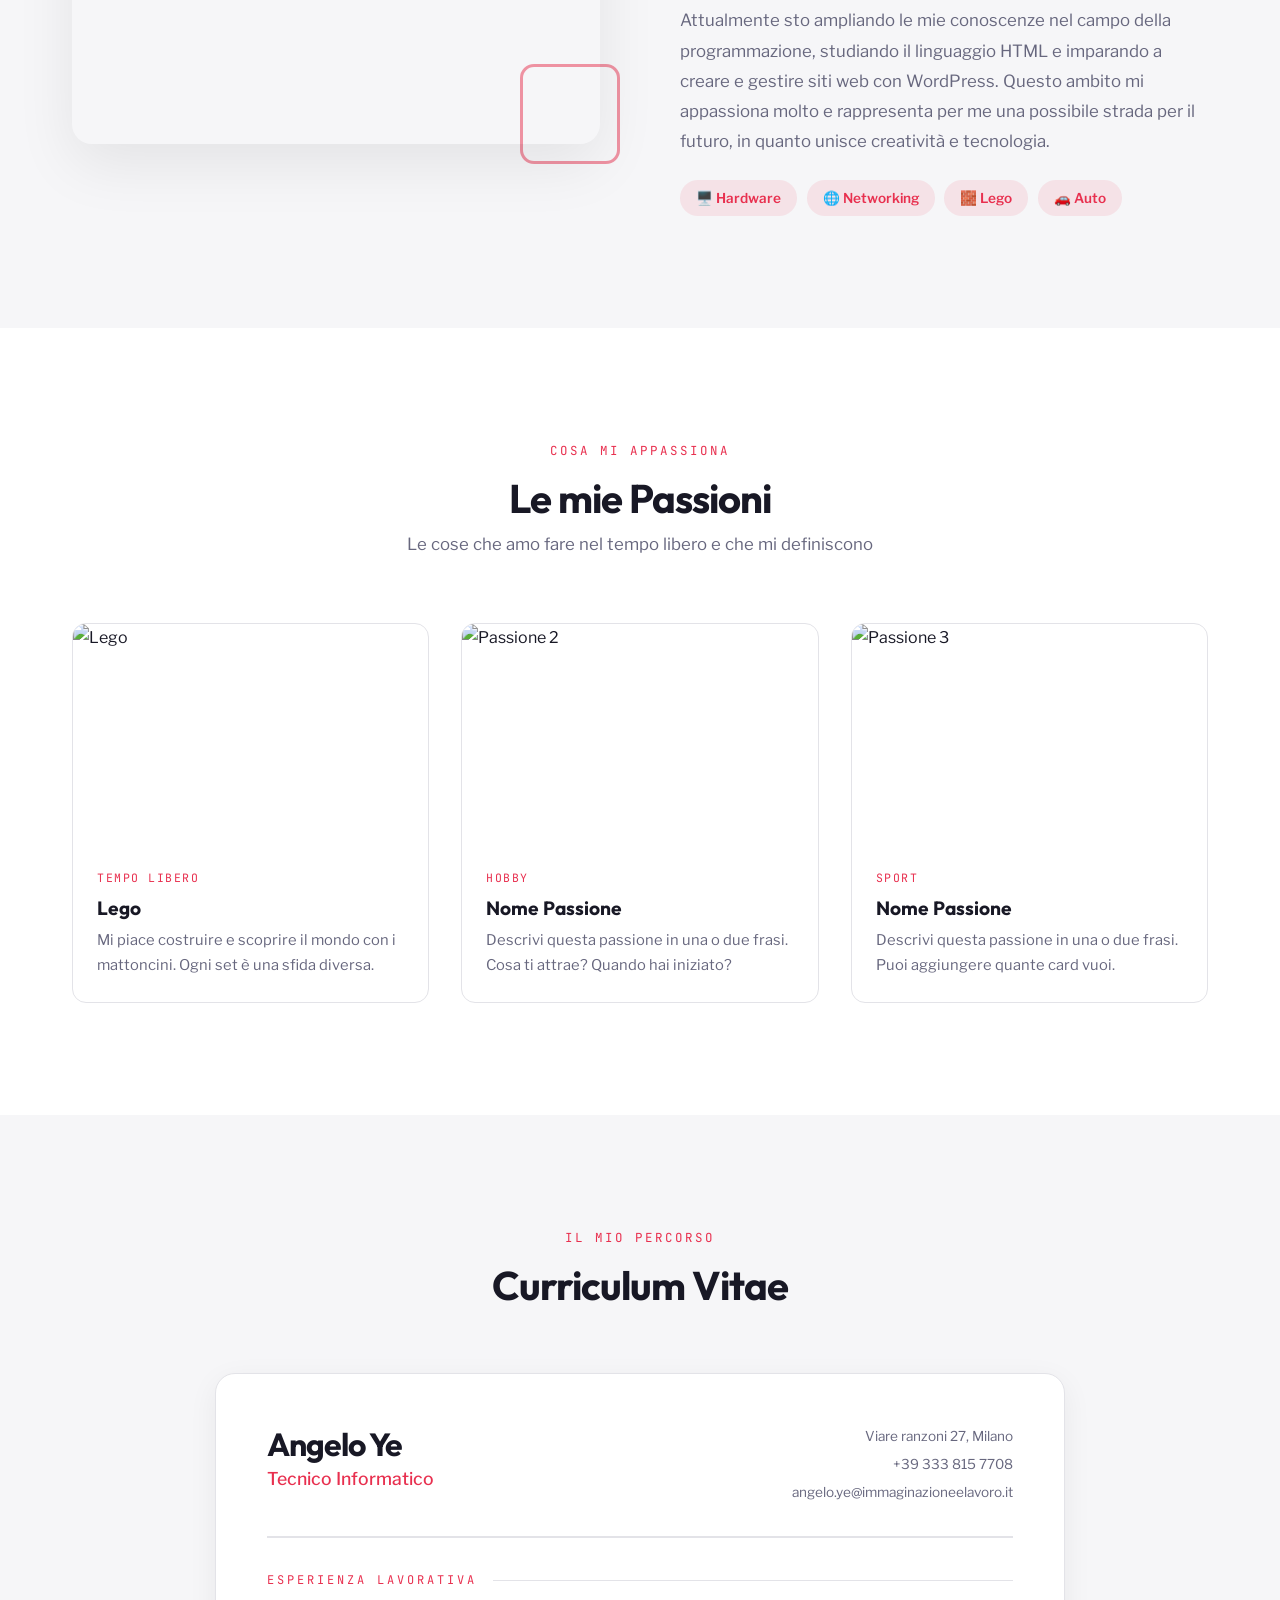
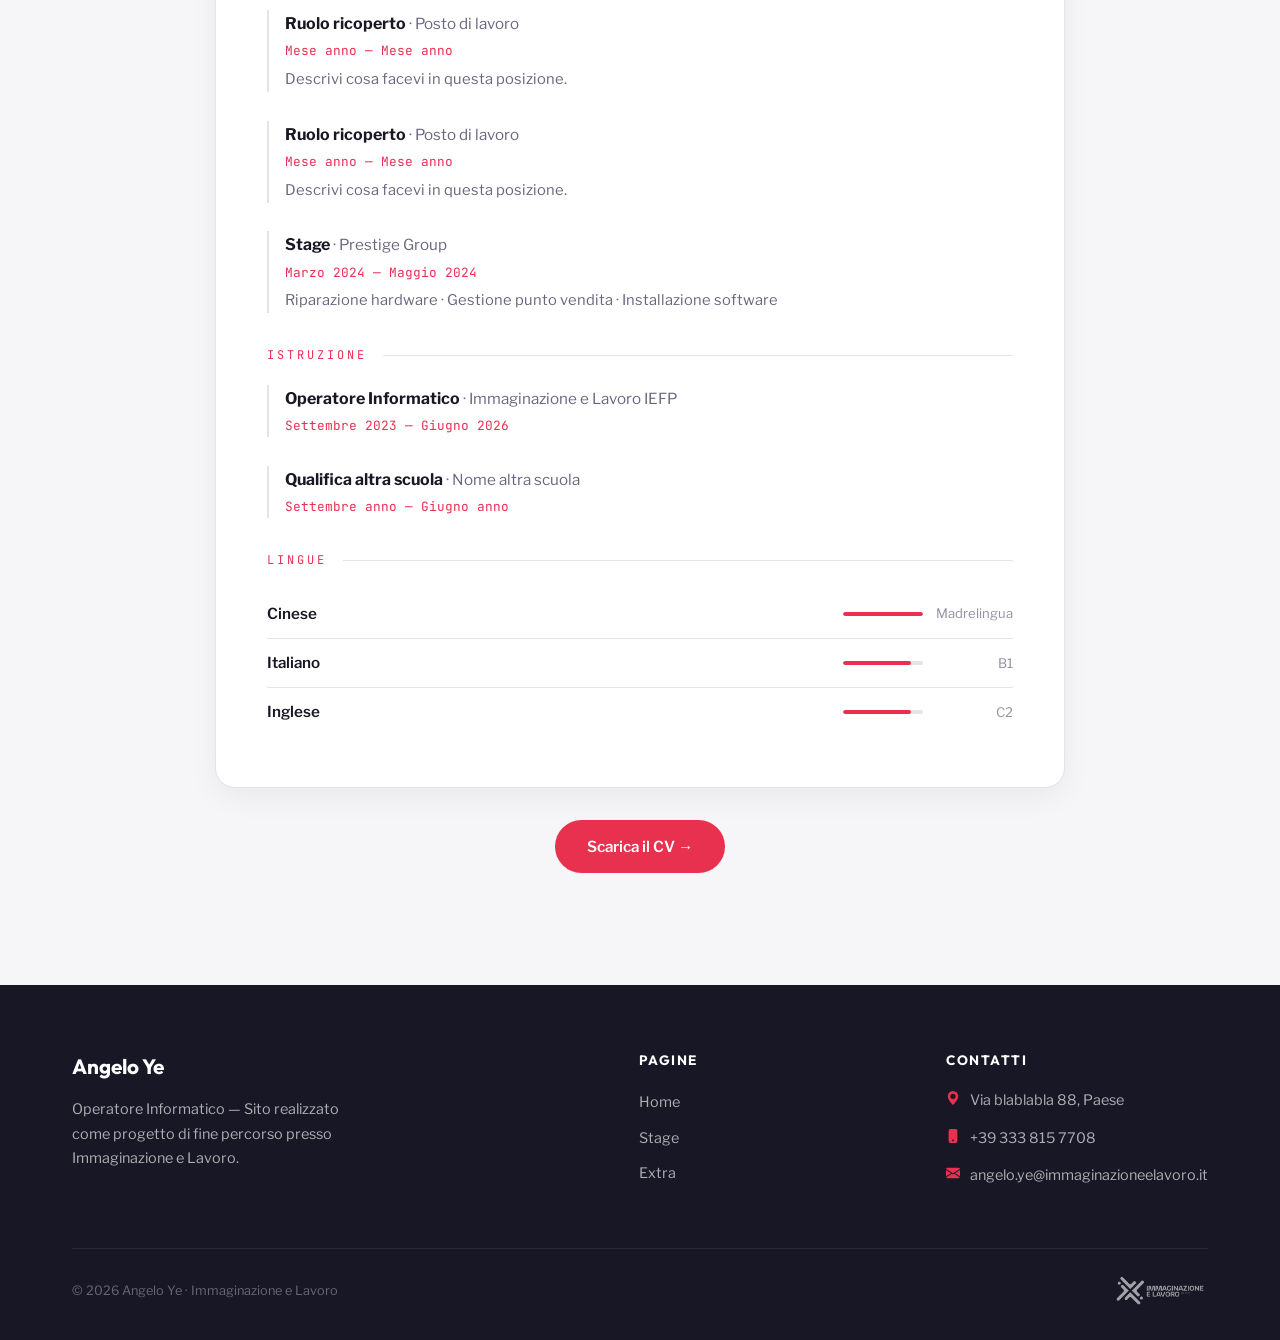
==== commit 6614811e: "Update index.html" ====
--- a/index.html
+++ b/index.html
@@ -168,10 +168,10 @@
                 <div class="cv-header">
                     <div>
                         <h2 class="cv-name">Angelo Ye</h2>
-                        <p class="cv-role">Operatore Informatico</p>
+                        <p class="cv-role">Tecnico Informatico</p>
                     </div>
                     <div class="cv-contact-mini">
-                        <span>Via blablabla 88, Paese</span>
+                        <span>Viare ranzoni 27, Milano</span>
                         <span>+39 333 815 7708</span>
                         <span>angelo.ye@immaginazioneelavoro.it</span>
                     </div>
@@ -188,6 +188,13 @@
                     <p class="cv-entry-desc">Descrivi cosa facevi in questa posizione.</p>
                 </div>
 
+                  <div class="cv-entry">
+                    <span class="cv-entry-title">Ruolo ricoperto</span>
+                    <span class="cv-entry-place"> · Posto di lavoro</span>
+                    <span class="cv-entry-date">Mese anno — Mese anno</span>
+                    <p class="cv-entry-desc">Descrivi cosa facevi in questa posizione.</p>
+                </div>
+
                 <div class="cv-entry">
                     <span class="cv-entry-title">Stage</span>
                     <span class="cv-entry-place"> · Prestige Group</span>
@@ -215,24 +222,24 @@
 
                 <!-- MODIFICA: le tue lingue e livelli (width della barra: 100% = nativo, 80% = avanzato, 60% = intermedio, 40% = base) -->
                 <div class="cv-lang">
-                    <span class="cv-lang-name">Italiano</span>
+                    <span class="cv-lang-name">Cinese</span>
                     <div class="cv-lang-level">
                         <div class="cv-lang-bar"><div class="cv-lang-bar-fill" style="width: 100%"></div></div>
                         <span class="cv-lang-label">Madrelingua</span>
+                    </div>
+                </div>
+                <div class="cv-lang">
+                    <span class="cv-lang-name">Italiano</span>
+                    <div class="cv-lang-level">
+                        <div class="cv-lang-bar"><div class="cv-lang-bar-fill" style="width: 85%"></div></div>
+                        <span class="cv-lang-label">B1</span>
                     </div>
                 </div>
                 <div class="cv-lang">
                     <span class="cv-lang-name">Inglese</span>
                     <div class="cv-lang-level">
                         <div class="cv-lang-bar"><div class="cv-lang-bar-fill" style="width: 85%"></div></div>
-                        <span class="cv-lang-label">C1</span>
-                    </div>
-                </div>
-                <div class="cv-lang">
-                    <span class="cv-lang-name">Spagnolo</span>
-                    <div class="cv-lang-level">
-                        <div class="cv-lang-bar"><div class="cv-lang-bar-fill" style="width: 55%"></div></div>
-                        <span class="cv-lang-label">Intermedio</span>
+                        <span class="cv-lang-label">C2</span>
                     </div>
                 </div>
             </div>
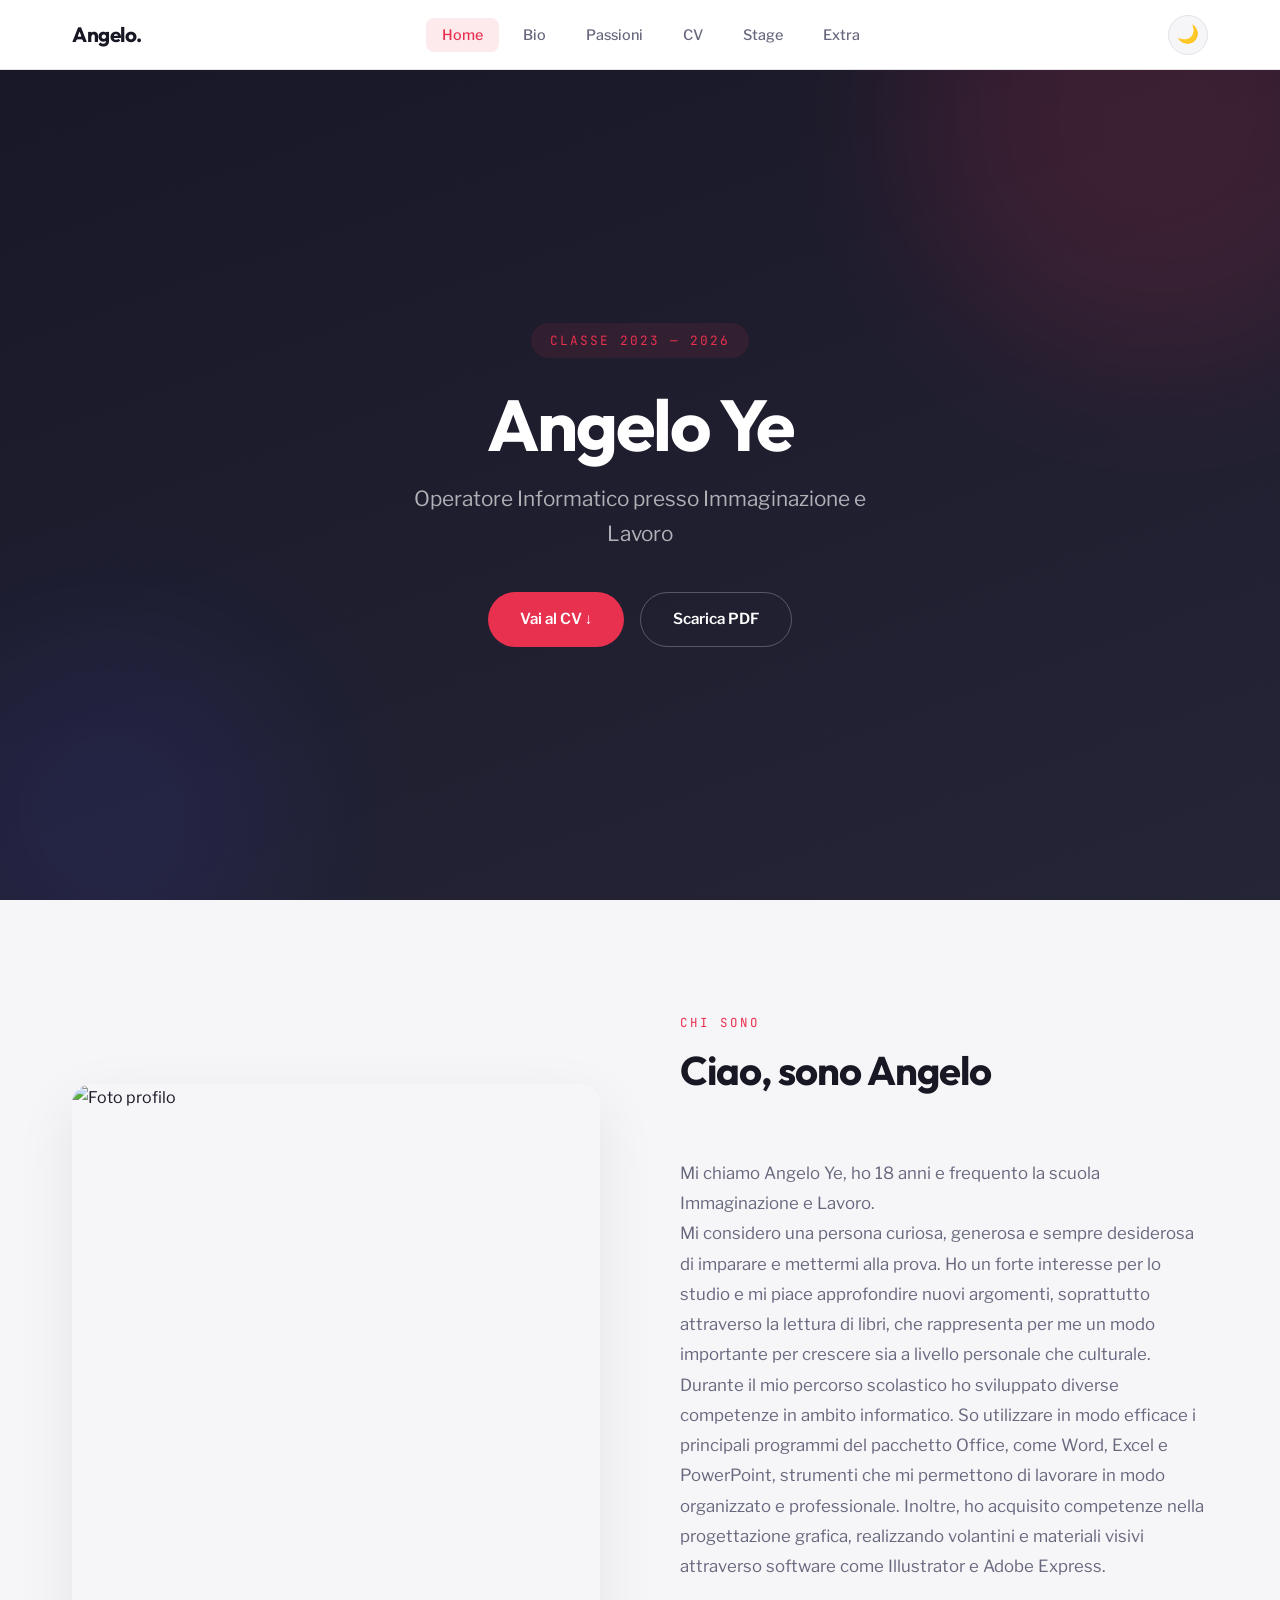
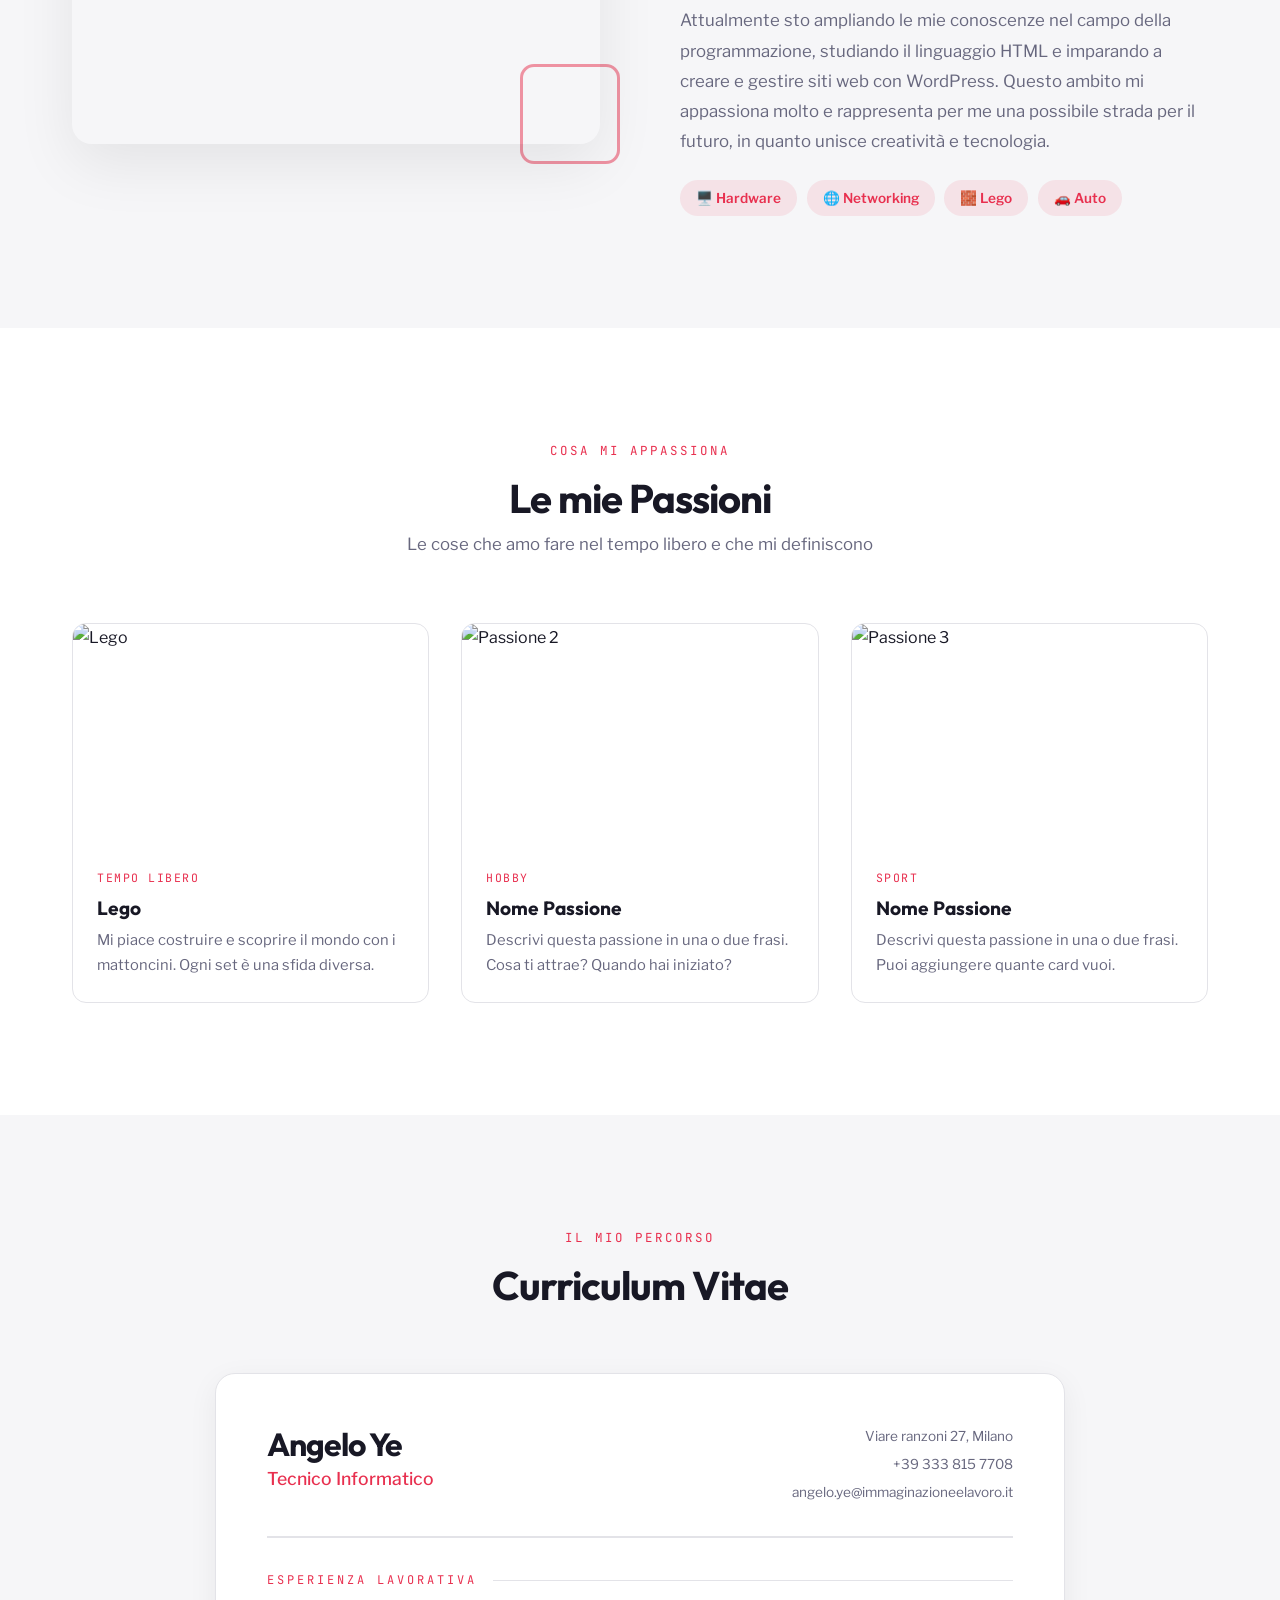
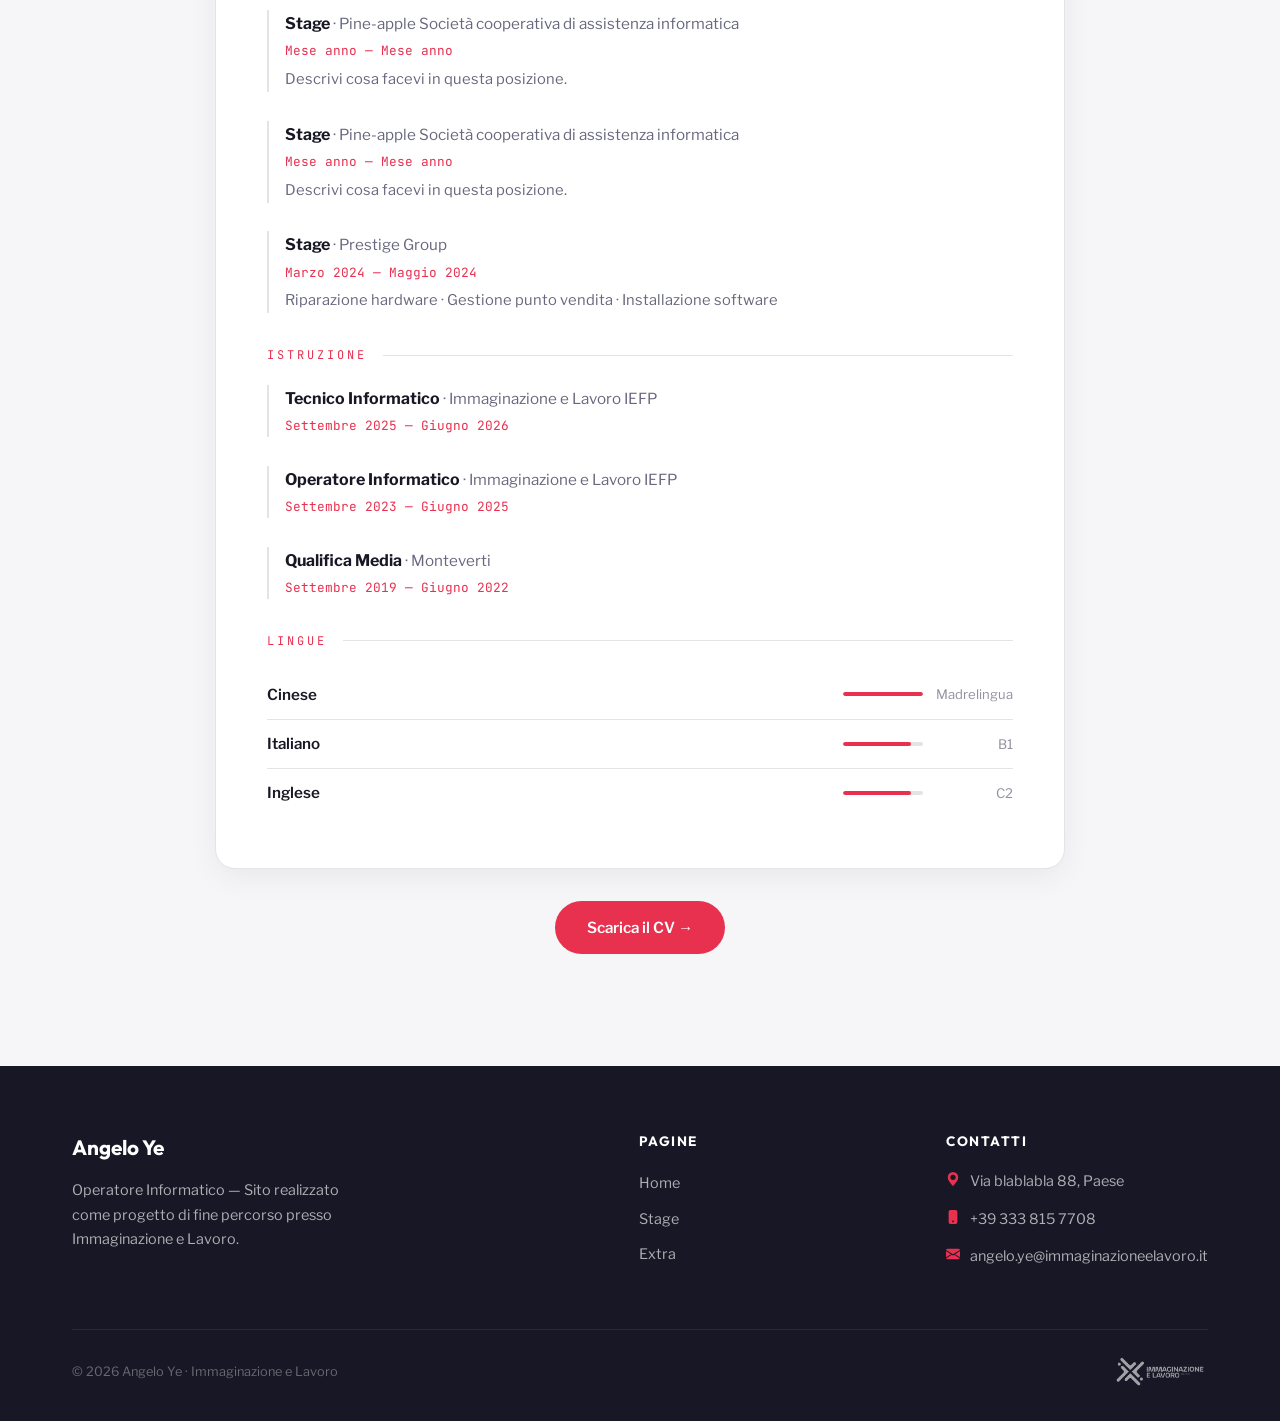
==== commit a45070c6: "Update index.html" ====
--- a/index.html
+++ b/index.html
@@ -182,15 +182,15 @@
 
                 <!-- MODIFICA: aggiungi le tue esperienze -->
                 <div class="cv-entry">
-                    <span class="cv-entry-title">Ruolo ricoperto</span>
-                    <span class="cv-entry-place"> · Posto di lavoro</span>
+                    <span class="cv-entry-title">Stage </span>
+                    <span class="cv-entry-place"> · Pine-apple Società cooperativa di assistenza informatica</span>
                     <span class="cv-entry-date">Mese anno — Mese anno</span>
                     <p class="cv-entry-desc">Descrivi cosa facevi in questa posizione.</p>
                 </div>
 
                   <div class="cv-entry">
-                    <span class="cv-entry-title">Ruolo ricoperto</span>
-                    <span class="cv-entry-place"> · Posto di lavoro</span>
+                    <span class="cv-entry-title">Stage </span>
+                    <span class="cv-entry-place"> · Pine-apple Società cooperativa di assistenza informatica</span>
                     <span class="cv-entry-date">Mese anno — Mese anno</span>
                     <p class="cv-entry-desc">Descrivi cosa facevi in questa posizione.</p>
                 </div>
@@ -206,15 +206,22 @@
                 <div class="cv-section-title">Istruzione</div>
 
                 <div class="cv-entry">
+                    <span class="cv-entry-title">Tecnico Informatico</span>
+                    <span class="cv-entry-place"> · Immaginazione e Lavoro IEFP</span>
+                    <span class="cv-entry-date">Settembre 2025 — Giugno 2026</span>
+                </div>
+
+                 <div class="cv-entry">
                     <span class="cv-entry-title">Operatore Informatico</span>
                     <span class="cv-entry-place"> · Immaginazione e Lavoro IEFP</span>
-                    <span class="cv-entry-date">Settembre 2023 — Giugno 2026</span>
-                </div>
+                    <span class="cv-entry-date">Settembre 2023 — Giugno 2025</span>
+                </div>
+               
 
                 <div class="cv-entry">
-                    <span class="cv-entry-title">Qualifica altra scuola</span>
-                    <span class="cv-entry-place"> · Nome altra scuola</span>
-                    <span class="cv-entry-date">Settembre anno — Giugno anno</span>
+                    <span class="cv-entry-title">Qualifica Media </span>
+                    <span class="cv-entry-place"> · Monteverti</span>
+                    <span class="cv-entry-date">Settembre 2019 — Giugno 2022</span>
                 </div>
 
                 <!-- Lingue -->
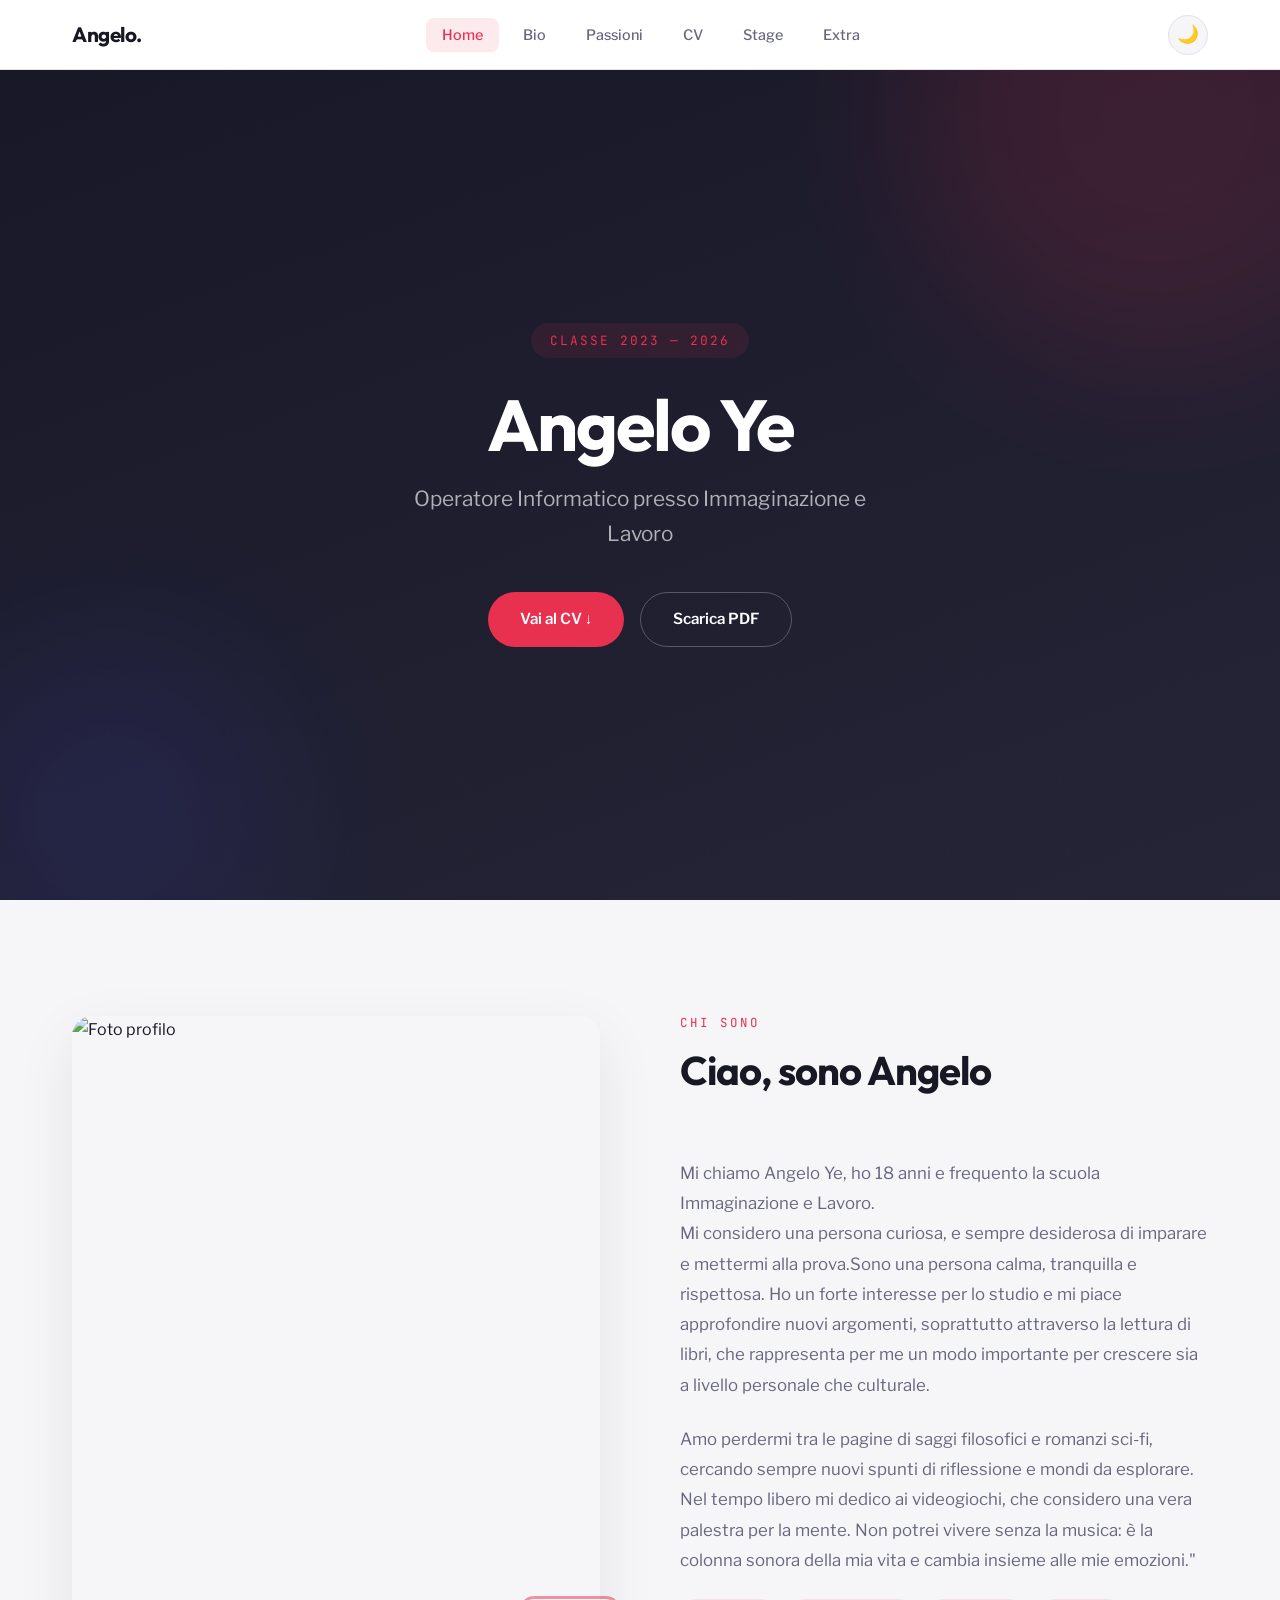
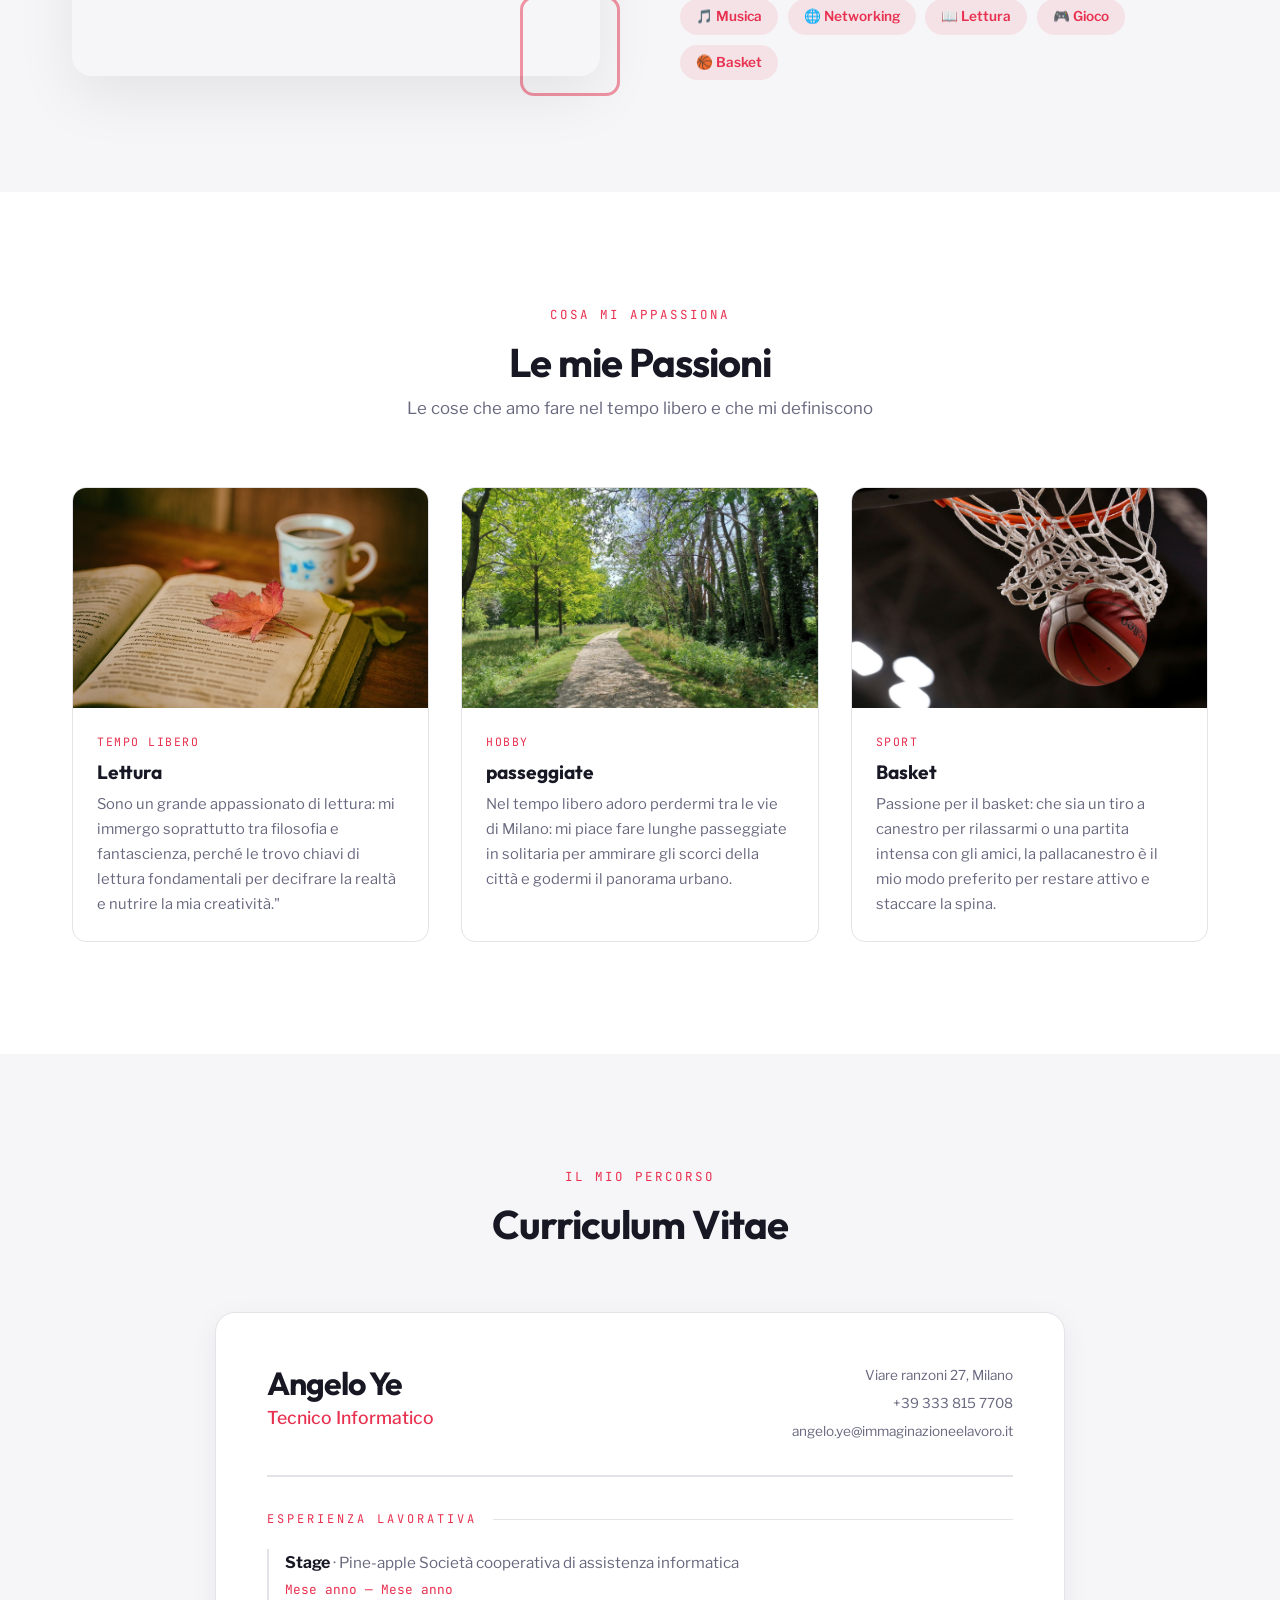
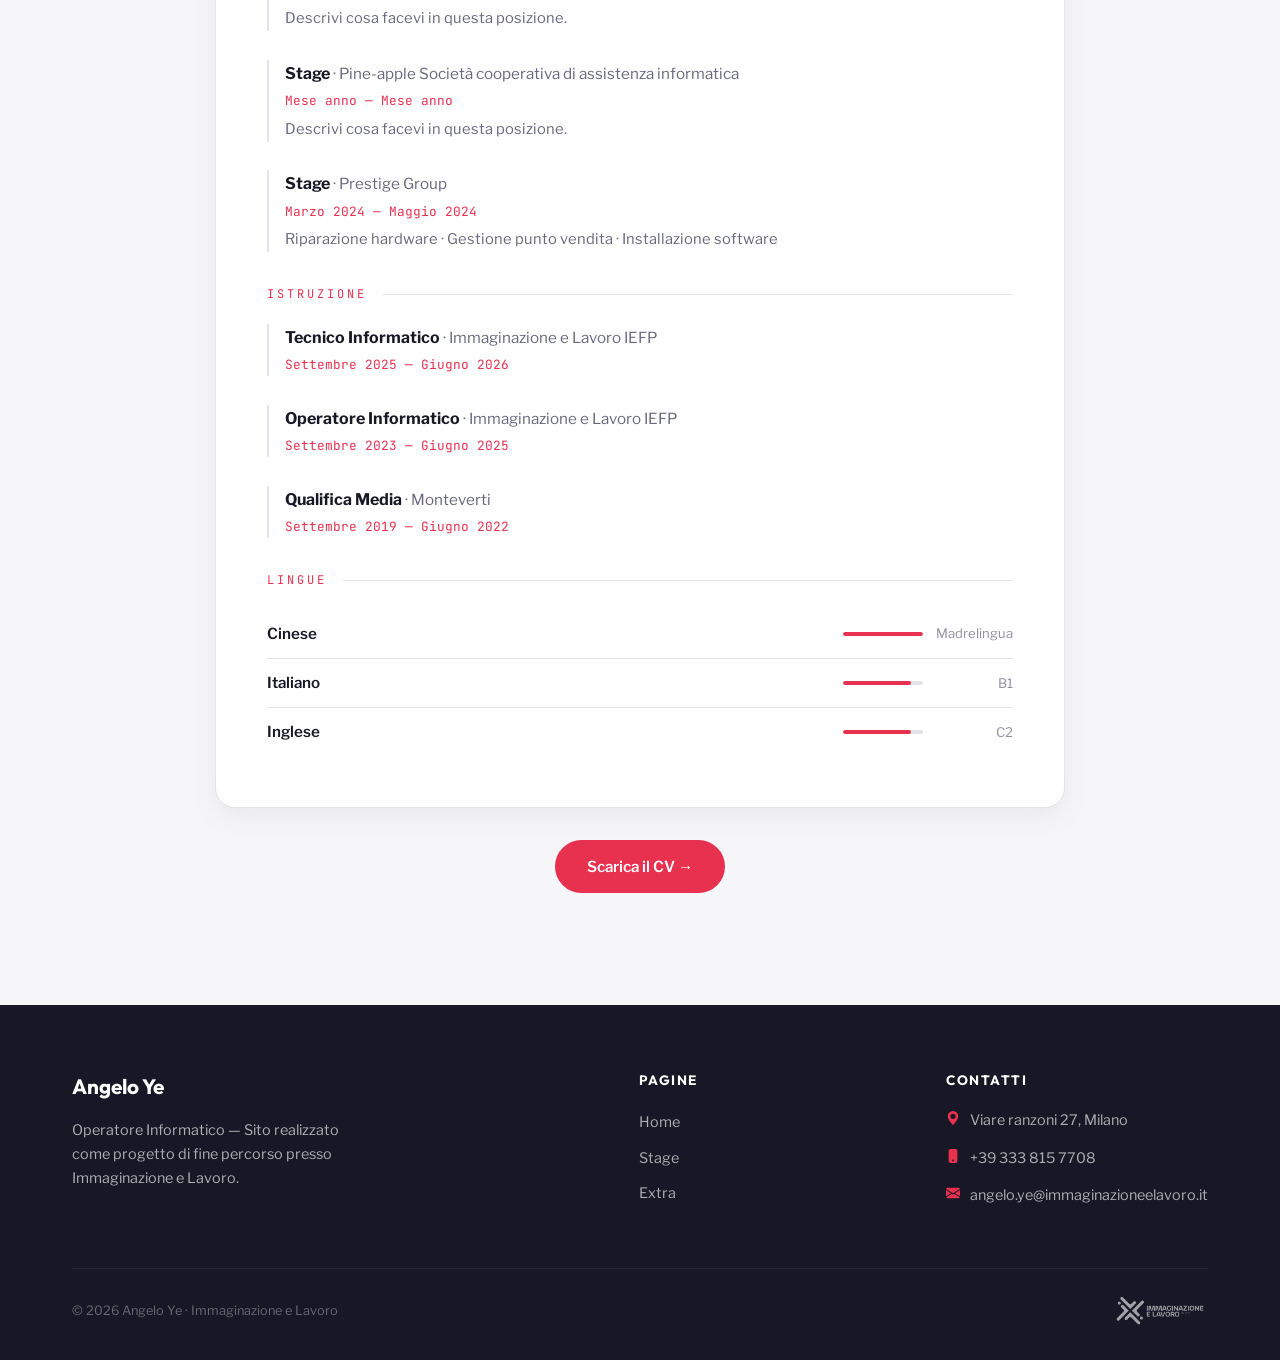
==== commit fa33d57e: "1" ====
--- a/index.html
+++ b/index.html
@@ -85,19 +85,20 @@
                     <!-- MODIFICA: scrivi la tua bio -->
                     <p>
                         Mi chiamo Angelo Ye, ho 18 anni e frequento la scuola Immaginazione e Lavoro. <br>
-Mi considero una persona curiosa, generosa e sempre desiderosa di imparare e mettermi alla prova. Ho un forte interesse per lo studio e mi piace approfondire nuovi argomenti, soprattutto attraverso la lettura di libri, che rappresenta per me un modo importante per crescere sia a livello personale che culturale.
-                       <br> Durante il mio percorso scolastico ho sviluppato diverse competenze in ambito informatico. So utilizzare in modo efficace i principali programmi del pacchetto Office, come Word, Excel e PowerPoint, strumenti che mi permettono di lavorare in modo organizzato e professionale. Inoltre, ho acquisito competenze nella progettazione grafica, realizzando volantini e materiali visivi attraverso software come Illustrator e Adobe Express.
+Mi considero una persona curiosa, e sempre desiderosa di imparare e mettermi alla prova.Sono una persona calma, tranquilla e rispettosa.  Ho un forte interesse per lo studio e mi piace approfondire nuovi argomenti, soprattutto attraverso la lettura di libri, che rappresenta per me un modo importante per crescere sia a livello personale che culturale.
+                       
                     </p>
                     <p>
-                        Attualmente sto ampliando le mie conoscenze nel campo della programmazione, studiando il linguaggio HTML e imparando a creare e gestire siti web con WordPress. Questo ambito mi appassiona molto e rappresenta per me una possibile strada per il futuro, in quanto unisce creatività e tecnologia.
+                        Amo perdermi tra le pagine di saggi filosofici e romanzi sci-fi, cercando sempre nuovi spunti di riflessione e mondi da esplorare. Nel tempo libero mi dedico ai videogiochi, che considero una vera palestra per la mente. Non potrei vivere senza la musica: è la colonna sonora della mia vita e cambia insieme alle mie emozioni."
 
                     </p>
                     <!-- MODIFICA: le tue "etichette" -->
                     <div class="bio-pills">
-                        <span class="bio-pill">🖥️ Hardware</span>
+                        <span class="bio-pill">🎵 Musica</span>
                         <span class="bio-pill">🌐 Networking</span>
-                        <span class="bio-pill">🧱 Lego</span>
-                        <span class="bio-pill">🚗 Auto</span>
+                        <span class="bio-pill">📖 Lettura</span>
+                        <span class="bio-pill">🎮 Gioco</span>
+                        <span class="bio-pill">🏀 Basket</span>
                     </div>
                 </div>
             </div>
@@ -118,36 +119,36 @@
                 <!-- MODIFICA: Card 1 — cambia immagine, categoria, titolo e testo -->
                 <div class="passion-card reveal reveal-delay-1">
                     <div class="passion-card-img">
-                        <img src="./img/5006921.png" alt="Lego">
+                        <img src="./img/lettura.jpg" alt="Lego">
                     </div>
                     <div class="passion-card-body">
                         <span class="passion-card-tag">Tempo libero</span>
-                        <h3>Lego</h3>
-                        <p>Mi piace costruire e scoprire il mondo con i mattoncini. Ogni set è una sfida diversa.</p>
+                        <h3>Lettura</h3>
+                        <p>Sono un grande appassionato di lettura: mi immergo soprattutto tra filosofia e fantascienza, perché le trovo chiavi di lettura fondamentali per decifrare la realtà e nutrire la mia creatività."</p>
                     </div>
                 </div>
 
                 <!-- MODIFICA: Card 2 -->
                 <div class="passion-card reveal reveal-delay-2">
                     <div class="passion-card-img">
-                        <img src="./img/1.png" alt="Passione 2">
+                        <img src="./img/passeggiate.jpg" alt="Passione 2">
                     </div>
                     <div class="passion-card-body">
                         <span class="passion-card-tag">Hobby</span>
-                        <h3>Nome Passione</h3>
-                        <p>Descrivi questa passione in una o due frasi. Cosa ti attrae? Quando hai iniziato?</p>
+                        <h3>passeggiate</h3>
+                        <p>Nel tempo libero adoro perdermi tra le vie di Milano: mi piace fare lunghe passeggiate in solitaria per ammirare gli scorci della città e godermi il panorama urbano.</p>
                     </div>
                 </div>
 
                 <!-- MODIFICA: Card 3 -->
                 <div class="passion-card reveal reveal-delay-3">
                     <div class="passion-card-img">
-                        <img src="./img/5006921.png" alt="Passione 3">
+                        <img src="./img/basket.jpg" alt="Passione 3">
                     </div>
                     <div class="passion-card-body">
                         <span class="passion-card-tag">Sport</span>
-                        <h3>Nome Passione</h3>
-                        <p>Descrivi questa passione in una o due frasi. Puoi aggiungere quante card vuoi.</p>
+                        <h3>Basket</h3>
+                        <p>Passione per il basket: che sia un tiro a canestro per rilassarmi o una partita intensa con gli amici, la pallacanestro è il mio modo preferito per restare attivo e staccare la spina.</p>
                     </div>
                 </div>
 
@@ -282,7 +283,7 @@
                     <!-- MODIFICA: i tuoi contatti -->
                     <div class="footer-contact-item">
                         <svg xmlns="http://www.w3.org/2000/svg" width="14" height="14" fill="currentColor" viewBox="0 0 16 16"><path d="M8 16s6-5.686 6-10A6 6 0 0 0 2 6c0 4.314 6 10 6 10m0-7a3 3 0 1 1 0-6 3 3 0 0 1 0 6"/></svg>
-                        <span>Via blablabla 88, Paese</span>
+                        <span>Viare ranzoni 27, Milano</span>
                     </div>
                     <div class="footer-contact-item">
                         <svg xmlns="http://www.w3.org/2000/svg" width="14" height="14" fill="currentColor" viewBox="0 0 16 16"><path d="M3 2a2 2 0 0 1 2-2h6a2 2 0 0 1 2 2v12a2 2 0 0 1-2 2H5a2 2 0 0 1-2-2zm6 11a1 1 0 1 0-2 0 1 1 0 0 0 2 0"/></svg>
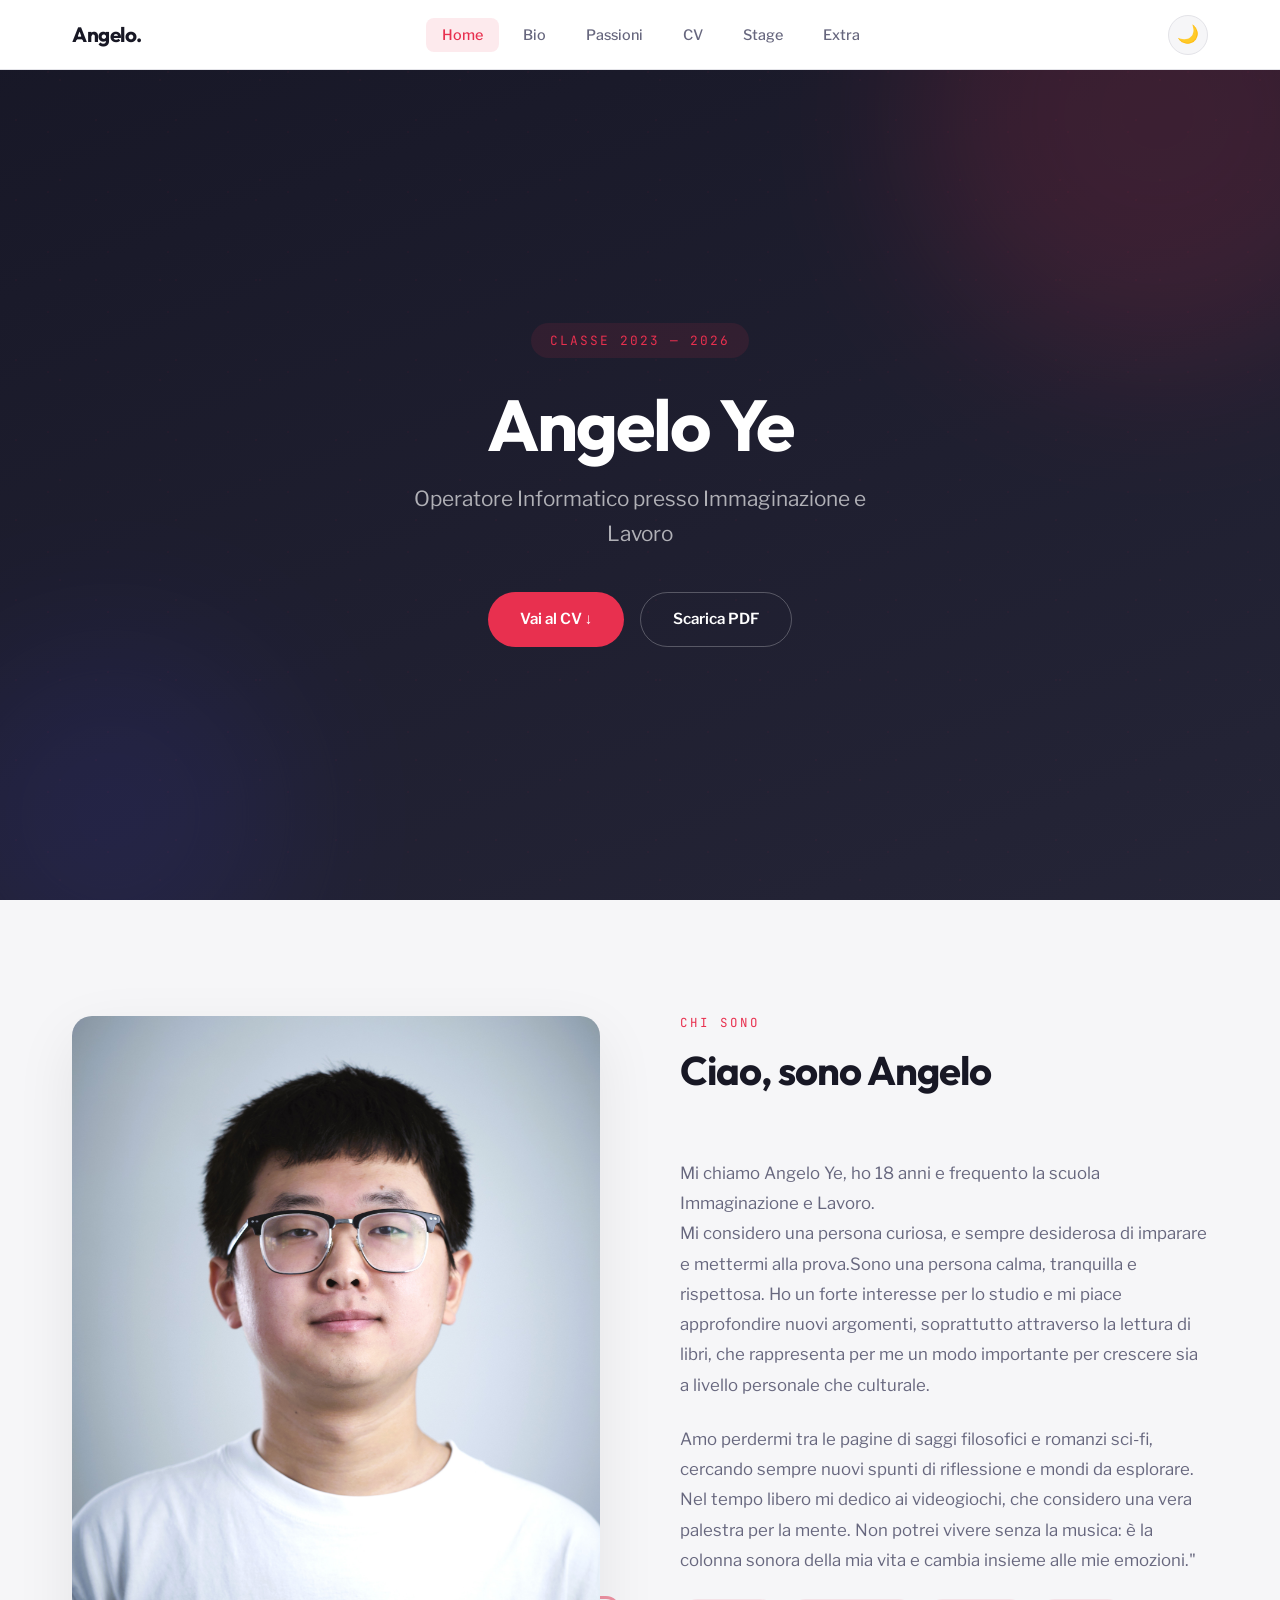
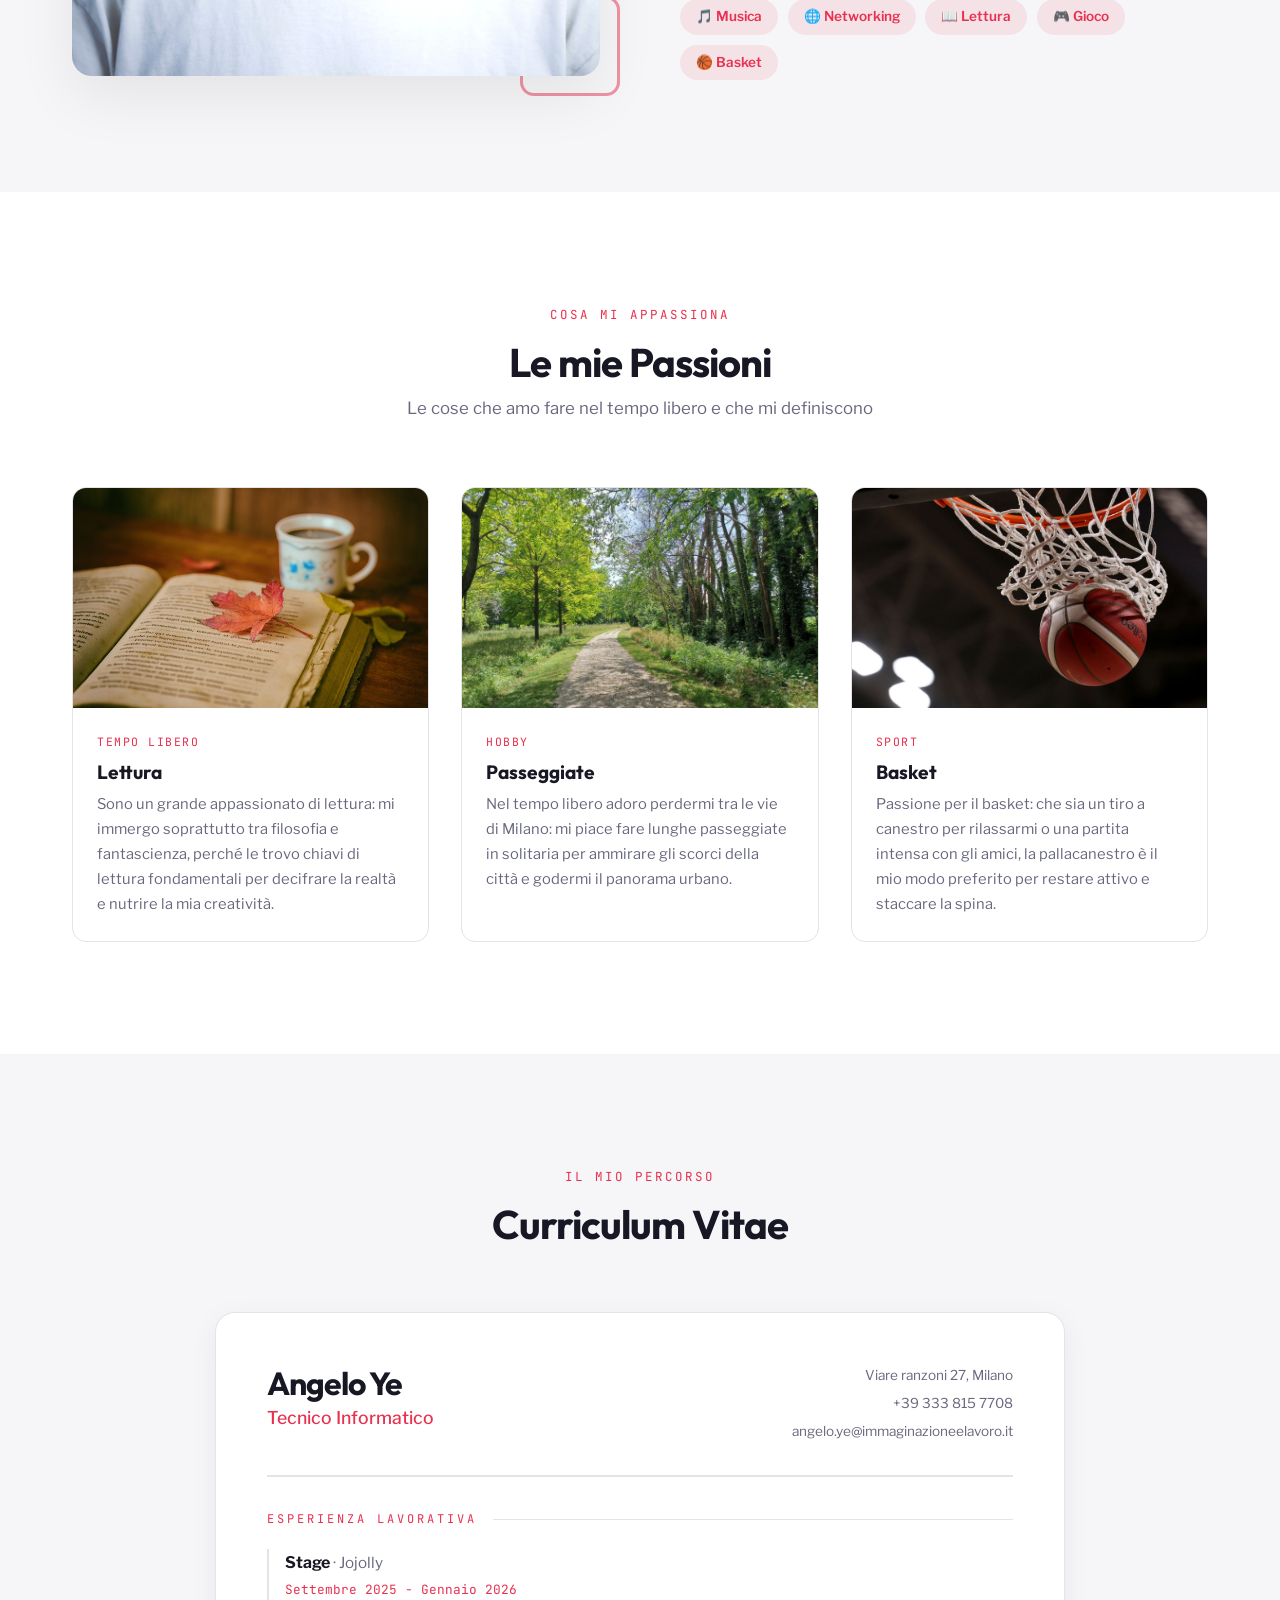
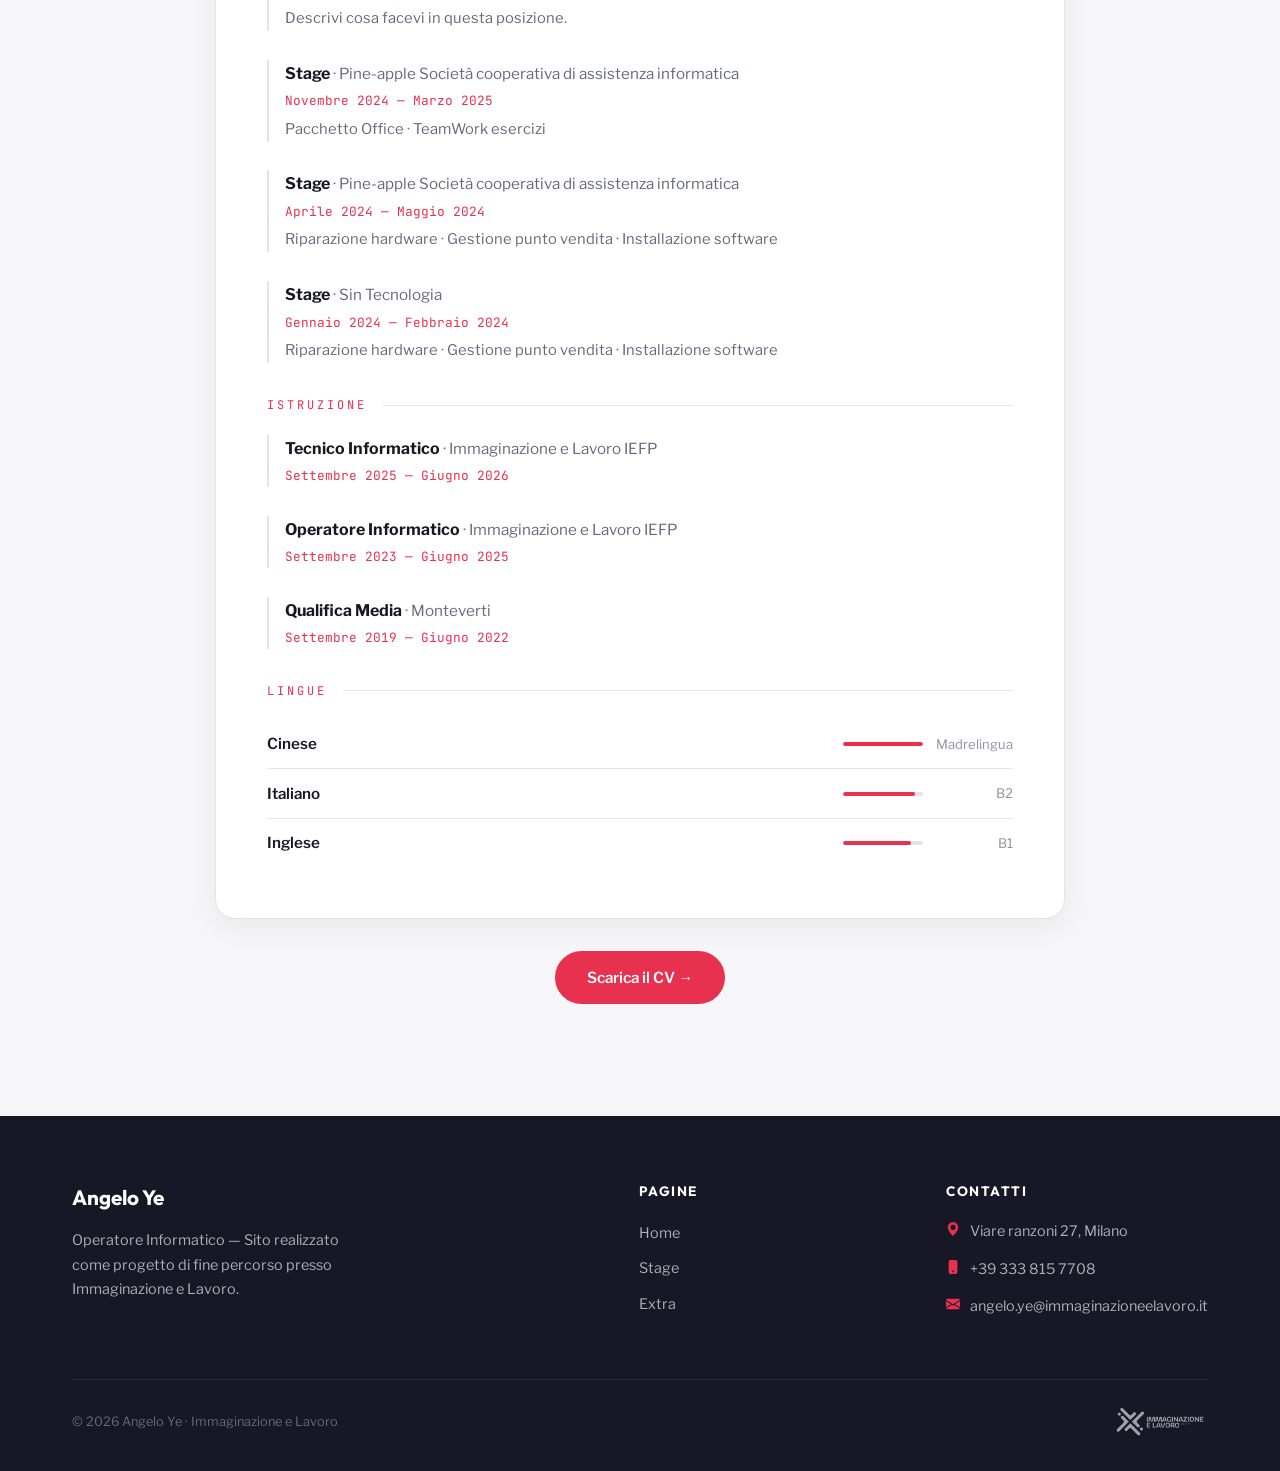
==== commit 6eb4ea2c: "12" ====
--- a/index.html
+++ b/index.html
@@ -74,7 +74,7 @@
                 <div class="bio-image reveal-left">
                     <div class="bio-image-frame">
                         <!-- MODIFICA: sostituisci con la tua foto (./img/foto.jpg) -->
-                        <img src="https://placehold.co/500x625/1a1a2e/e94560?text=La+tua+foto" alt="Foto profilo">
+                        <img src="img/ANGELO.jpg" alt="Foto profilo">
                     </div>
                 </div>
                 <div class="bio-text-area reveal-right">
@@ -124,7 +124,7 @@
                     <div class="passion-card-body">
                         <span class="passion-card-tag">Tempo libero</span>
                         <h3>Lettura</h3>
-                        <p>Sono un grande appassionato di lettura: mi immergo soprattutto tra filosofia e fantascienza, perché le trovo chiavi di lettura fondamentali per decifrare la realtà e nutrire la mia creatività."</p>
+                        <p>Sono un grande appassionato di lettura: mi immergo soprattutto tra filosofia e fantascienza, perché le trovo chiavi di lettura fondamentali per decifrare la realtà e nutrire la mia creatività.</p>
                     </div>
                 </div>
 
@@ -135,7 +135,7 @@
                     </div>
                     <div class="passion-card-body">
                         <span class="passion-card-tag">Hobby</span>
-                        <h3>passeggiate</h3>
+                        <h3>Passeggiate</h3>
                         <p>Nel tempo libero adoro perdermi tra le vie di Milano: mi piace fare lunghe passeggiate in solitaria per ammirare gli scorci della città e godermi il panorama urbano.</p>
                     </div>
                 </div>
@@ -184,22 +184,29 @@
                 <!-- MODIFICA: aggiungi le tue esperienze -->
                 <div class="cv-entry">
                     <span class="cv-entry-title">Stage </span>
-                    <span class="cv-entry-place"> · Pine-apple Società cooperativa di assistenza informatica</span>
-                    <span class="cv-entry-date">Mese anno — Mese anno</span>
+                    <span class="cv-entry-place"> ·  Jojolly</span>
+                    <span class="cv-entry-date">Settembre 2025 - Gennaio 2026</span>
                     <p class="cv-entry-desc">Descrivi cosa facevi in questa posizione.</p>
                 </div>
 
                   <div class="cv-entry">
                     <span class="cv-entry-title">Stage </span>
                     <span class="cv-entry-place"> · Pine-apple Società cooperativa di assistenza informatica</span>
-                    <span class="cv-entry-date">Mese anno — Mese anno</span>
-                    <p class="cv-entry-desc">Descrivi cosa facevi in questa posizione.</p>
+                    <span class="cv-entry-date">Novembre 2024 — Marzo 2025</span>
+                    <p class="cv-entry-desc">Pacchetto Office · TeamWork esercizi</p>
+                </div>
+
+                 <div class="cv-entry">
+                    <span class="cv-entry-title">Stage</span>
+                    <span class="cv-entry-place"> · Pine-apple Società cooperativa di assistenza informatica</span>
+                    <span class="cv-entry-date">Aprile 2024 — Maggio 2024</span>
+                    <p class="cv-entry-desc">Riparazione hardware · Gestione punto vendita · Installazione software</p>
                 </div>
 
                 <div class="cv-entry">
                     <span class="cv-entry-title">Stage</span>
-                    <span class="cv-entry-place"> · Prestige Group</span>
-                    <span class="cv-entry-date">Marzo 2024 — Maggio 2024</span>
+                    <span class="cv-entry-place"> · Sin Tecnologia</span>
+                    <span class="cv-entry-date">Gennaio 2024 — Febbraio 2024</span>
                     <p class="cv-entry-desc">Riparazione hardware · Gestione punto vendita · Installazione software</p>
                 </div>
 
@@ -239,15 +246,15 @@
                 <div class="cv-lang">
                     <span class="cv-lang-name">Italiano</span>
                     <div class="cv-lang-level">
-                        <div class="cv-lang-bar"><div class="cv-lang-bar-fill" style="width: 85%"></div></div>
-                        <span class="cv-lang-label">B1</span>
+                        <div class="cv-lang-bar"><div class="cv-lang-bar-fill" style="width: 90%"></div></div>
+                        <span class="cv-lang-label">B2</span>
                     </div>
                 </div>
                 <div class="cv-lang">
                     <span class="cv-lang-name">Inglese</span>
                     <div class="cv-lang-level">
                         <div class="cv-lang-bar"><div class="cv-lang-bar-fill" style="width: 85%"></div></div>
-                        <span class="cv-lang-label">C2</span>
+                        <span class="cv-lang-label">B1</span>
                     </div>
                 </div>
             </div>
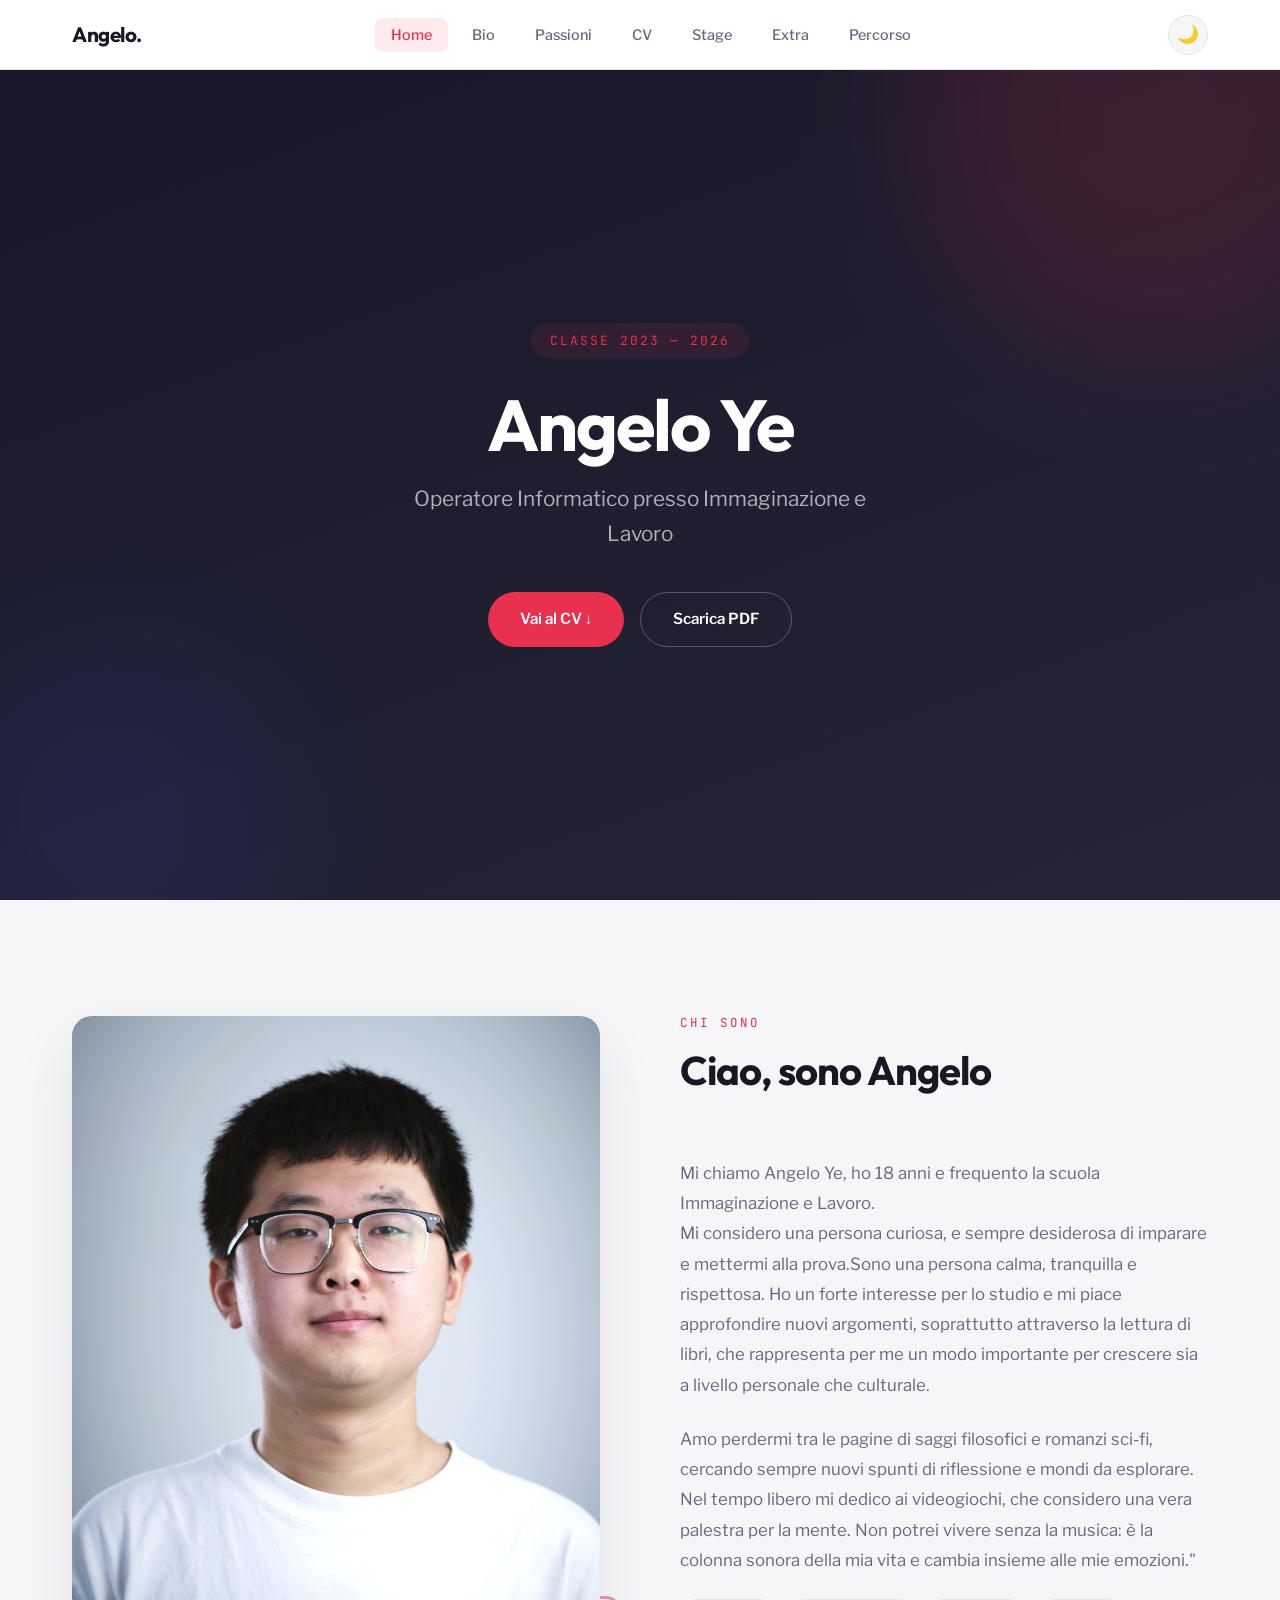
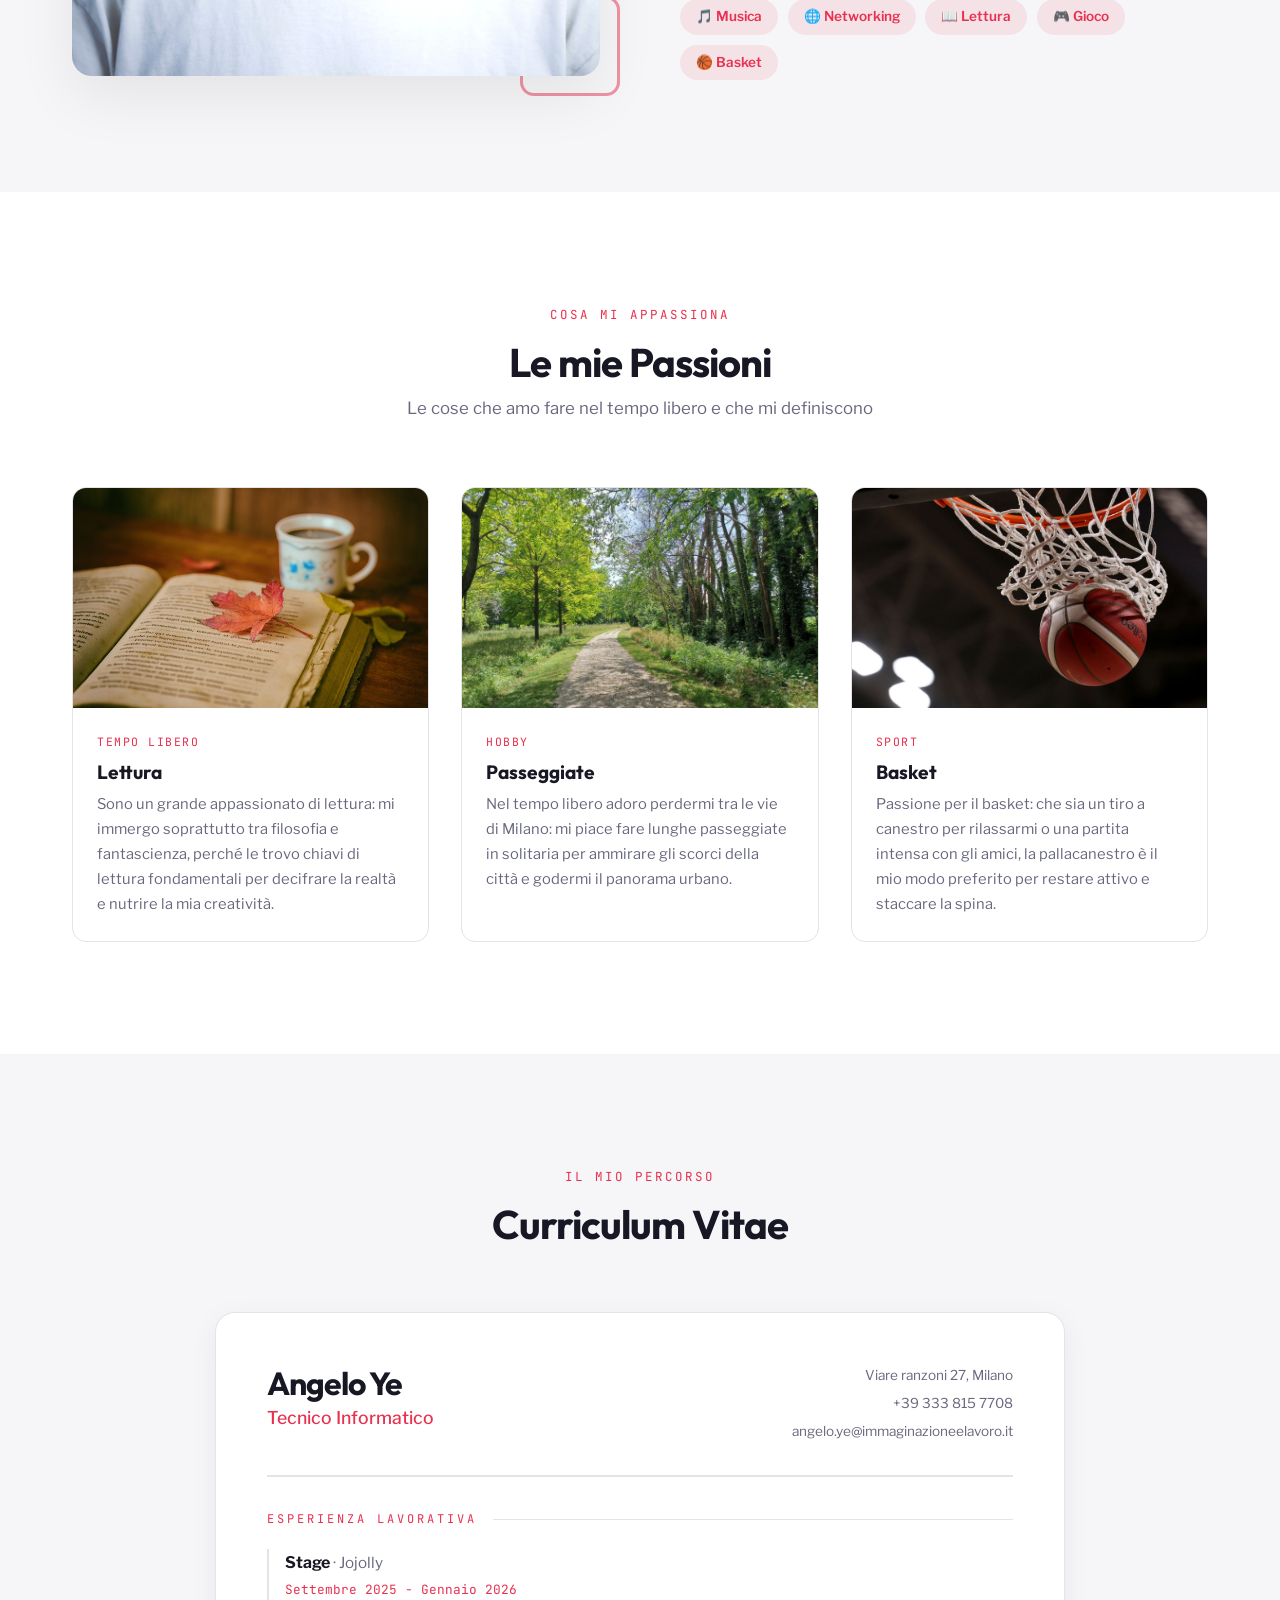
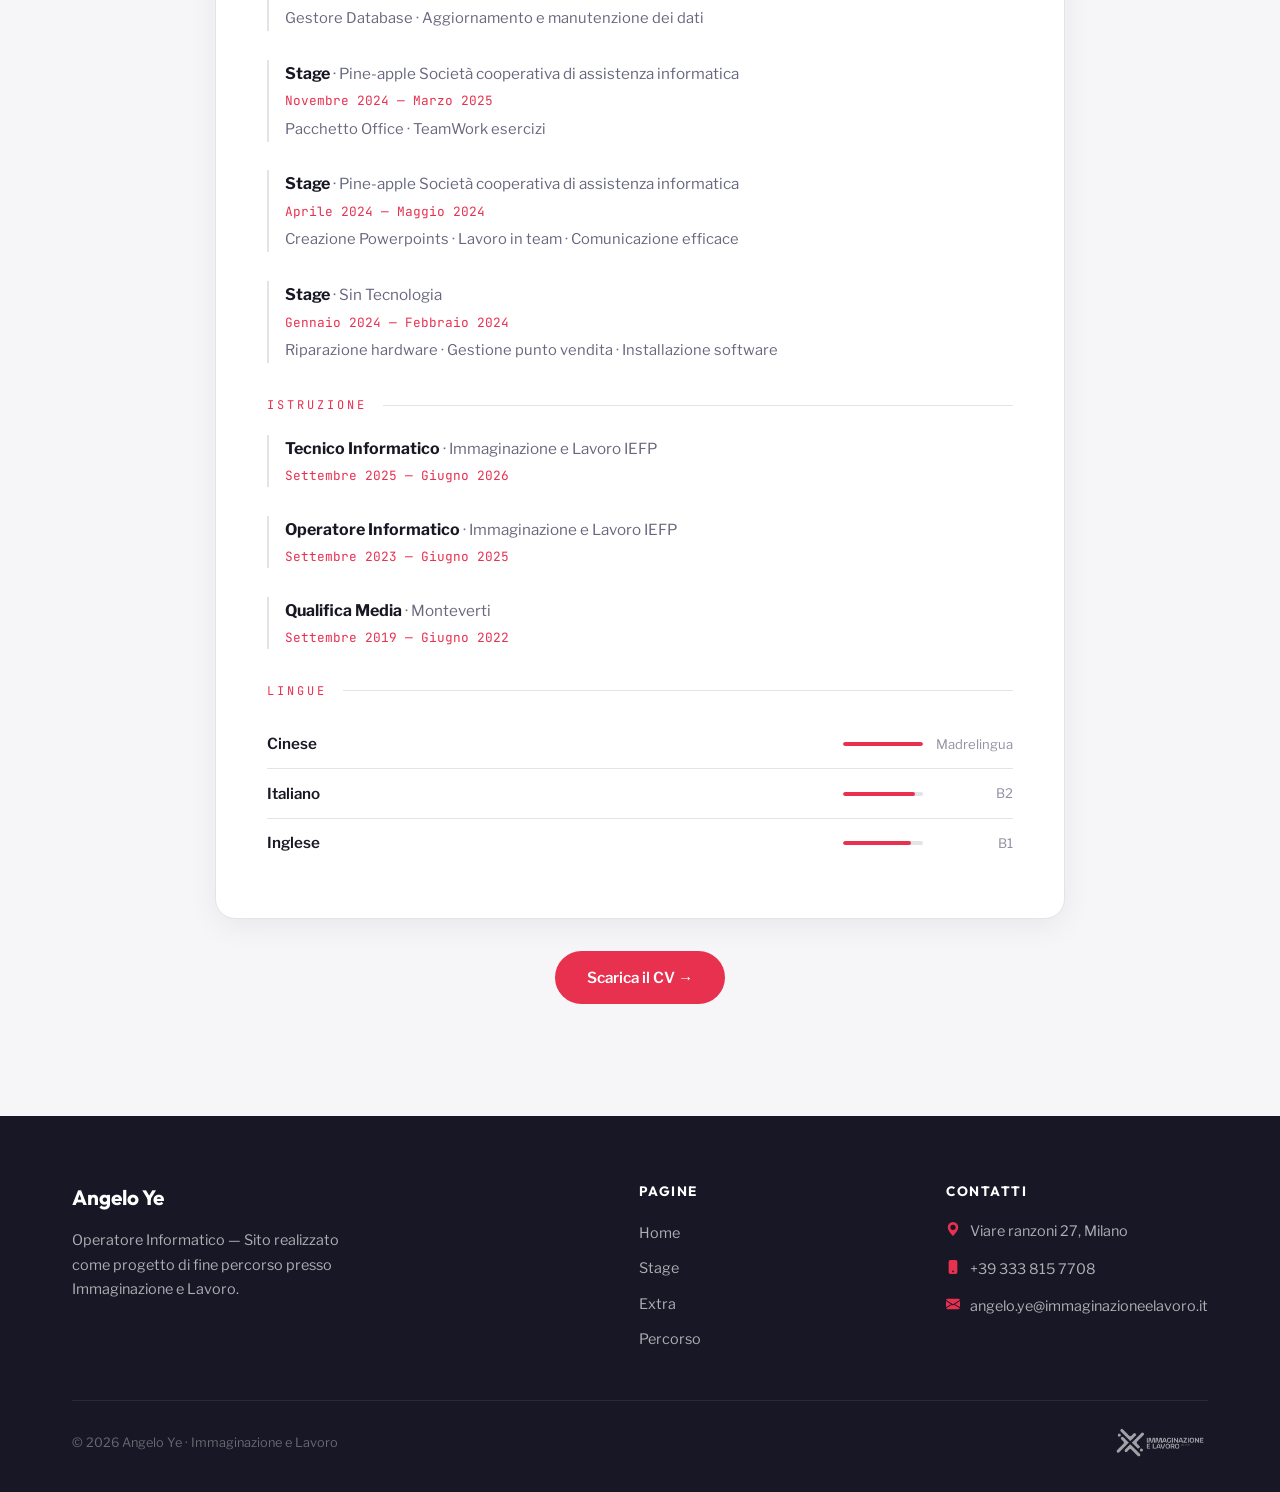
==== commit f68ca217: "1" ====
--- a/index.html
+++ b/index.html
@@ -43,6 +43,7 @@
                 <li><a href="#cv">CV</a></li>
                 <li><a href="./stage.html">Stage</a></li>
                 <li><a href="./extra.html">Extra</a></li>
+                <li><a href="./percorso.html">Percorso</a></li>
             </ul>
 
             <button class="theme-toggle" id="themeToggle" aria-label="Cambia tema">🌙</button>
@@ -186,7 +187,7 @@
                     <span class="cv-entry-title">Stage </span>
                     <span class="cv-entry-place"> ·  Jojolly</span>
                     <span class="cv-entry-date">Settembre 2025 - Gennaio 2026</span>
-                    <p class="cv-entry-desc">Descrivi cosa facevi in questa posizione.</p>
+                    <p class="cv-entry-desc">Gestore Database · Aggiornamento e manutenzione dei dati</p>
                 </div>
 
                   <div class="cv-entry">
@@ -200,7 +201,7 @@
                     <span class="cv-entry-title">Stage</span>
                     <span class="cv-entry-place"> · Pine-apple Società cooperativa di assistenza informatica</span>
                     <span class="cv-entry-date">Aprile 2024 — Maggio 2024</span>
-                    <p class="cv-entry-desc">Riparazione hardware · Gestione punto vendita · Installazione software</p>
+                    <p class="cv-entry-desc">Creazione Powerpoints · Lavoro in team · Comunicazione efficace</p>
                 </div>
 
                 <div class="cv-entry">
@@ -283,6 +284,7 @@
                         <li><a href="#">Home</a></li>
                         <li><a href="./pages/stage.html">Stage</a></li>
                         <li><a href="./pages/extra.html">Extra</a></li>
+                        <li><a href="./percorso.html">Percorso</a></li>
                     </ul>
                 </div>
                 <div>
--- a/style.css
+++ b/style.css
@@ -107,14 +107,14 @@
     --text-secondary: hsl(var(--hue), 10%, 45%);
     --text-tertiary: hsl(var(--hue), 8%, 60%);
     --text-on-dark: #ffffff;
-    --text-on-dark-muted: rgba(255,255,255,0.65);
+    --text-on-dark-muted: rgba(255, 255, 255, 0.65);
     
     --border-light: hsl(var(--hue), 10%, 90%);
     --border-medium: hsl(var(--hue), 10%, 85%);
     
-    --shadow-sm: 0 2px 8px rgba(0,0,0,0.04);
+    --shadow-sm: 0 2px 8px rgba(0, 0, 0, 0.04);
     --shadow-md: 0 8px 30px rgba(0,0,0,0.06);
-    --shadow-lg: 0 20px 60px rgba(0,0,0,0.08);
+    --shadow-lg: 0 20px 60px rgba(0, 0, 0, 0.08);
     --shadow-accent: 0 8px 30px hsla(var(--accent-h), var(--accent-s), var(--accent-l), 0.25);
 }
 
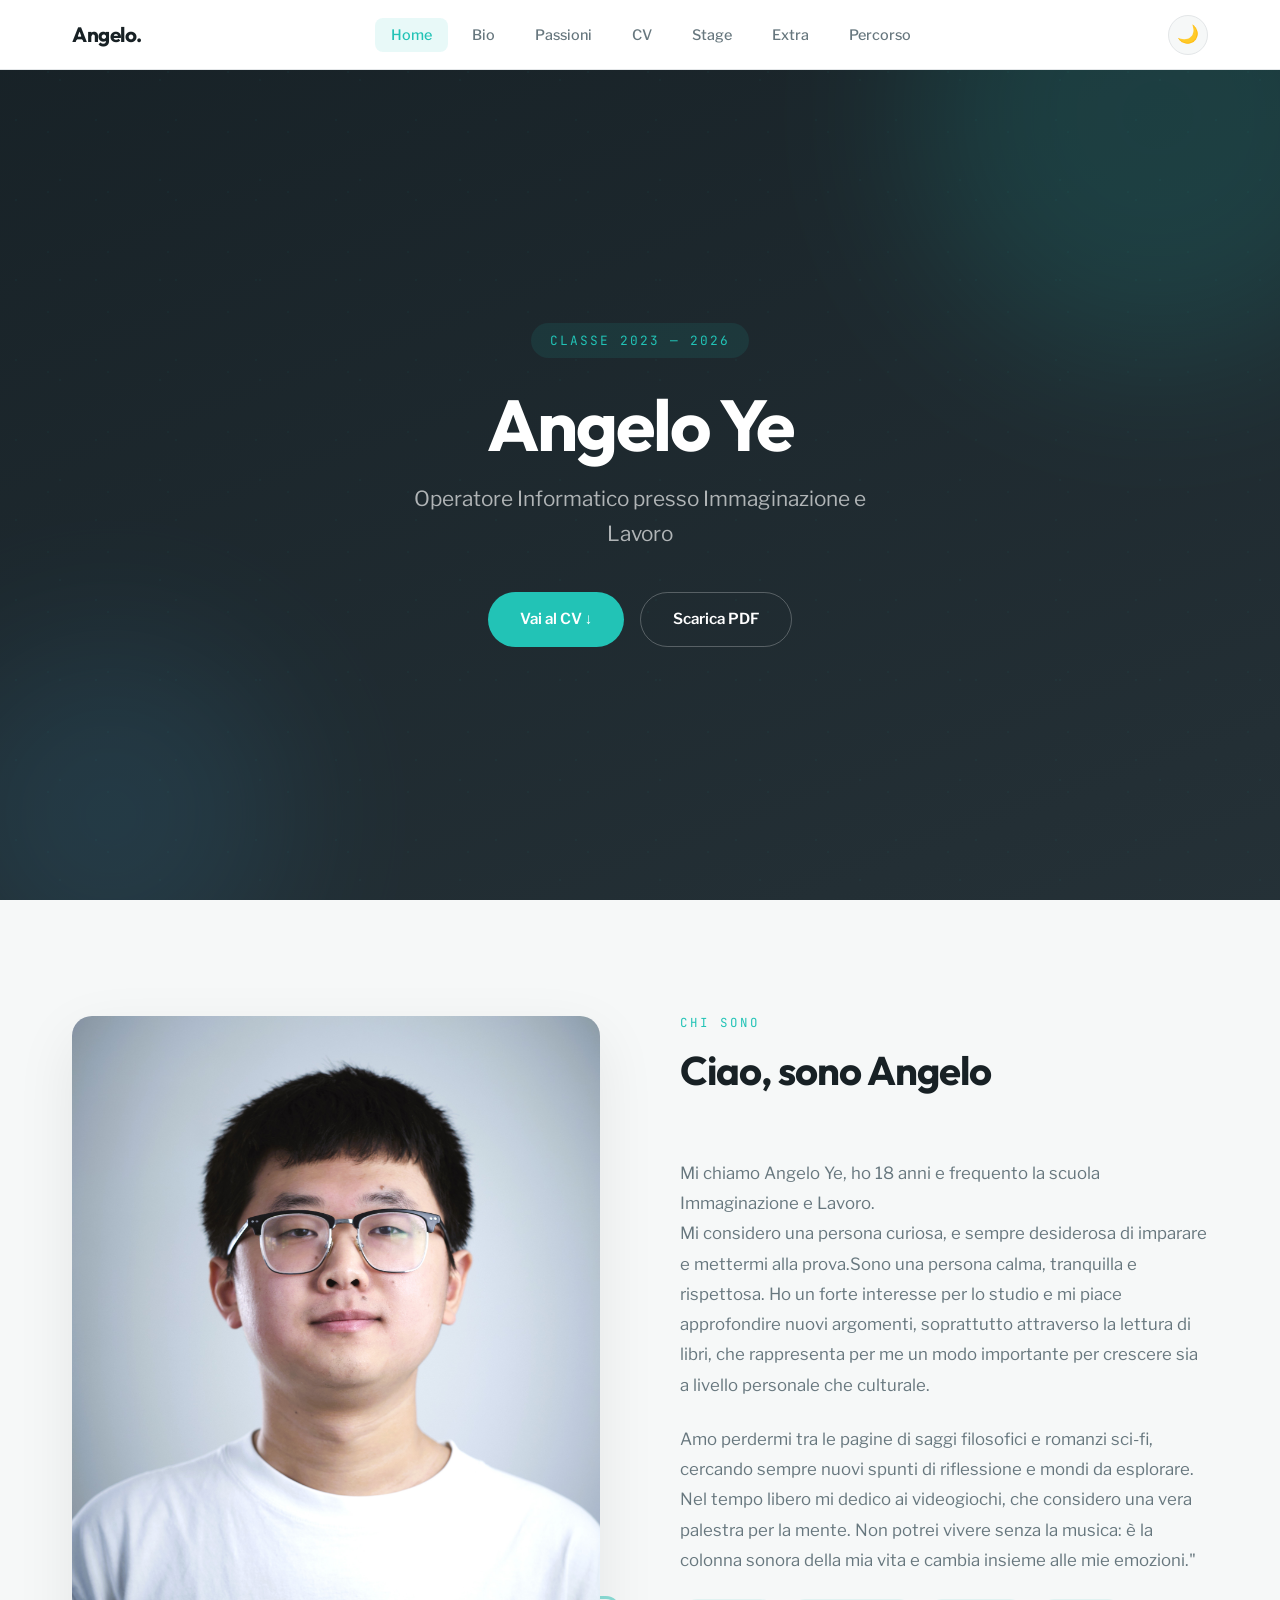
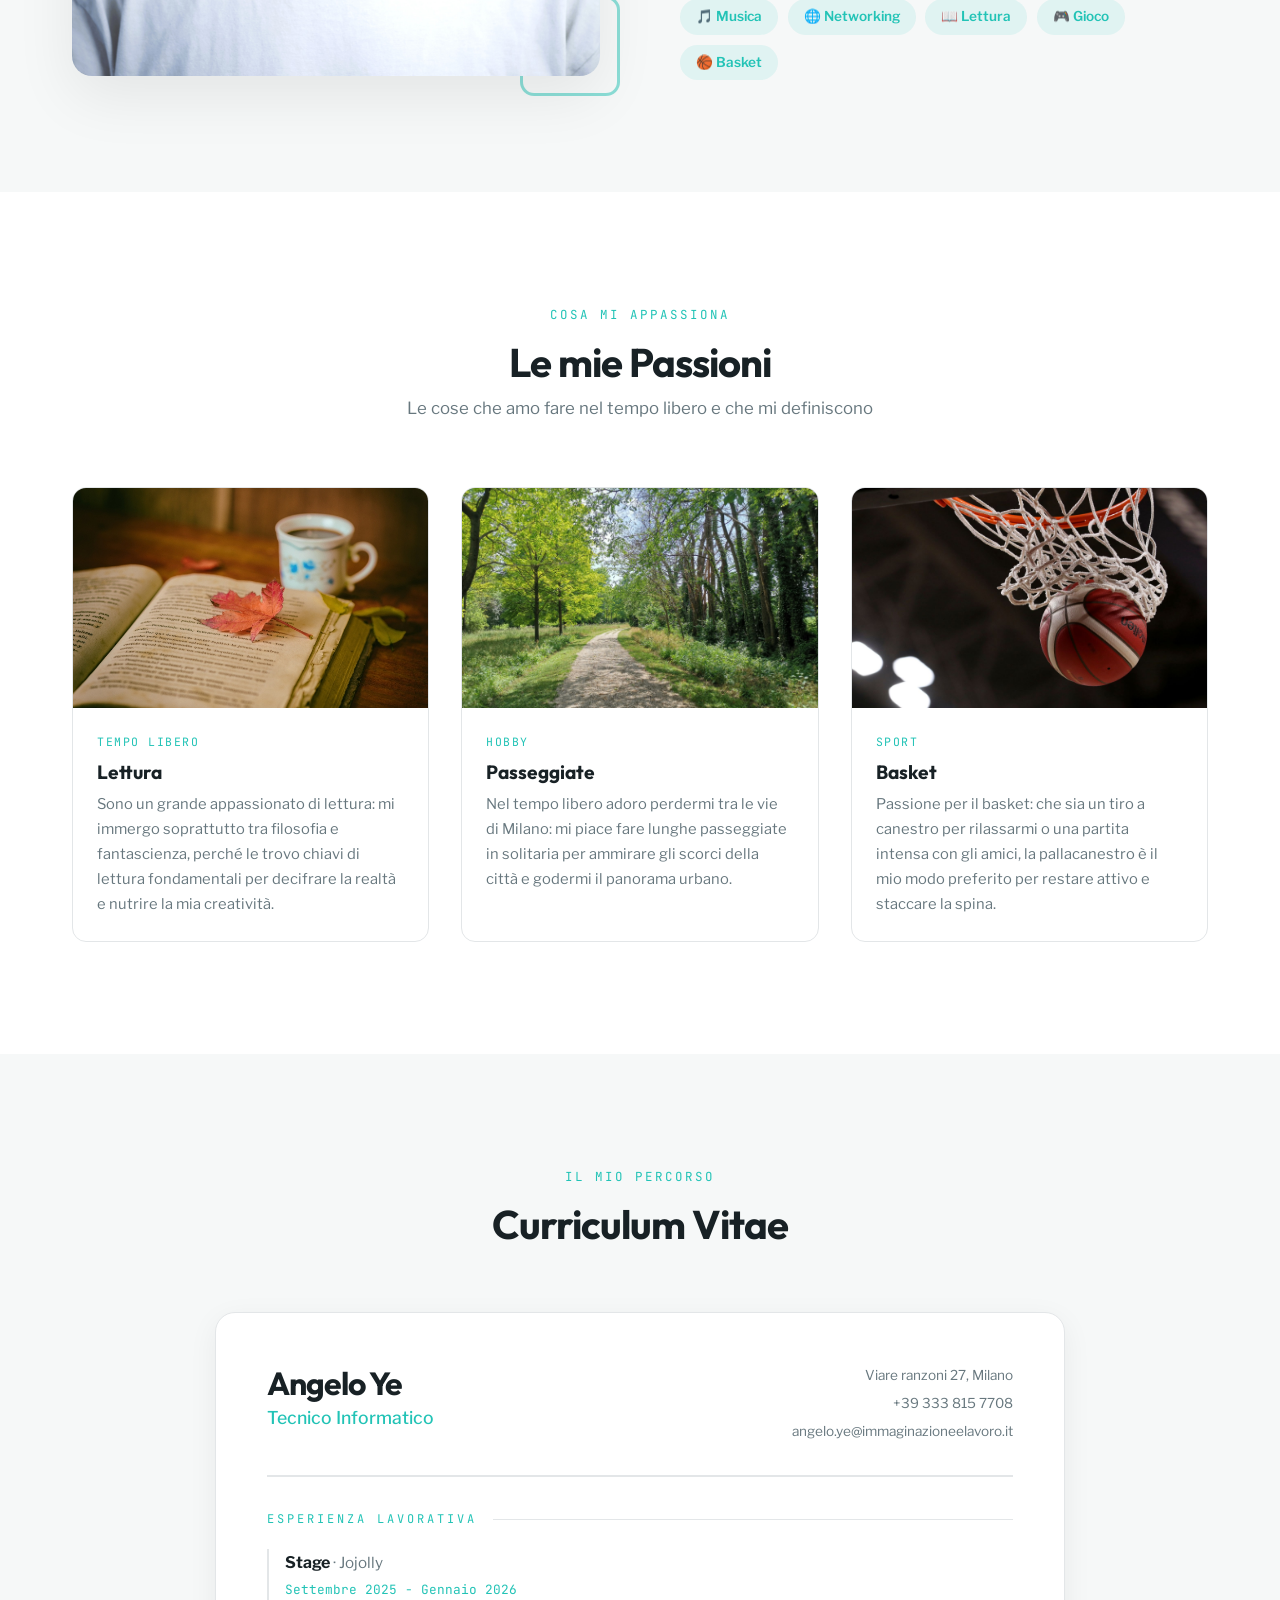
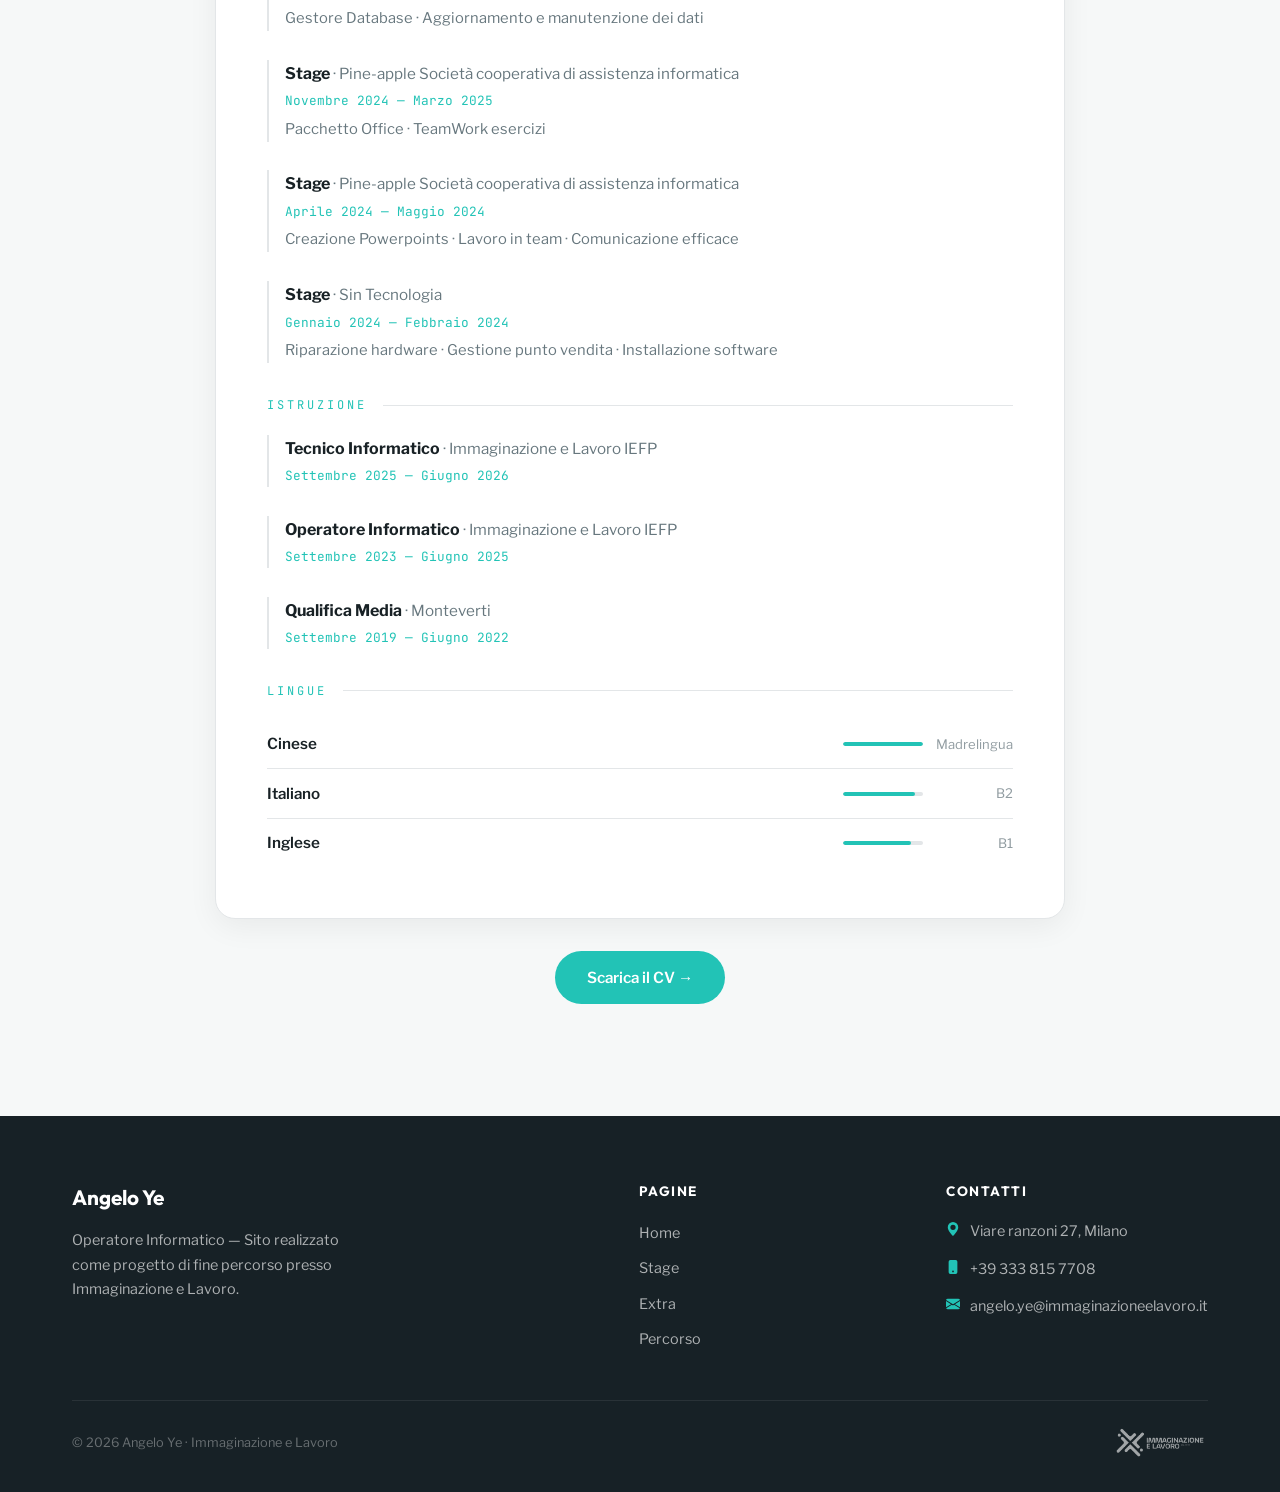
==== commit b1a6f81d: "1" ====
--- a/index.html
+++ b/index.html
@@ -1,5 +1,5 @@
 <!DOCTYPE html>
-<html lang="it" data-theme="default">
+<html lang="it" data-theme="ocean" >
 <!--
     PERSONALIZZAZIONE RAPIDA:
     
